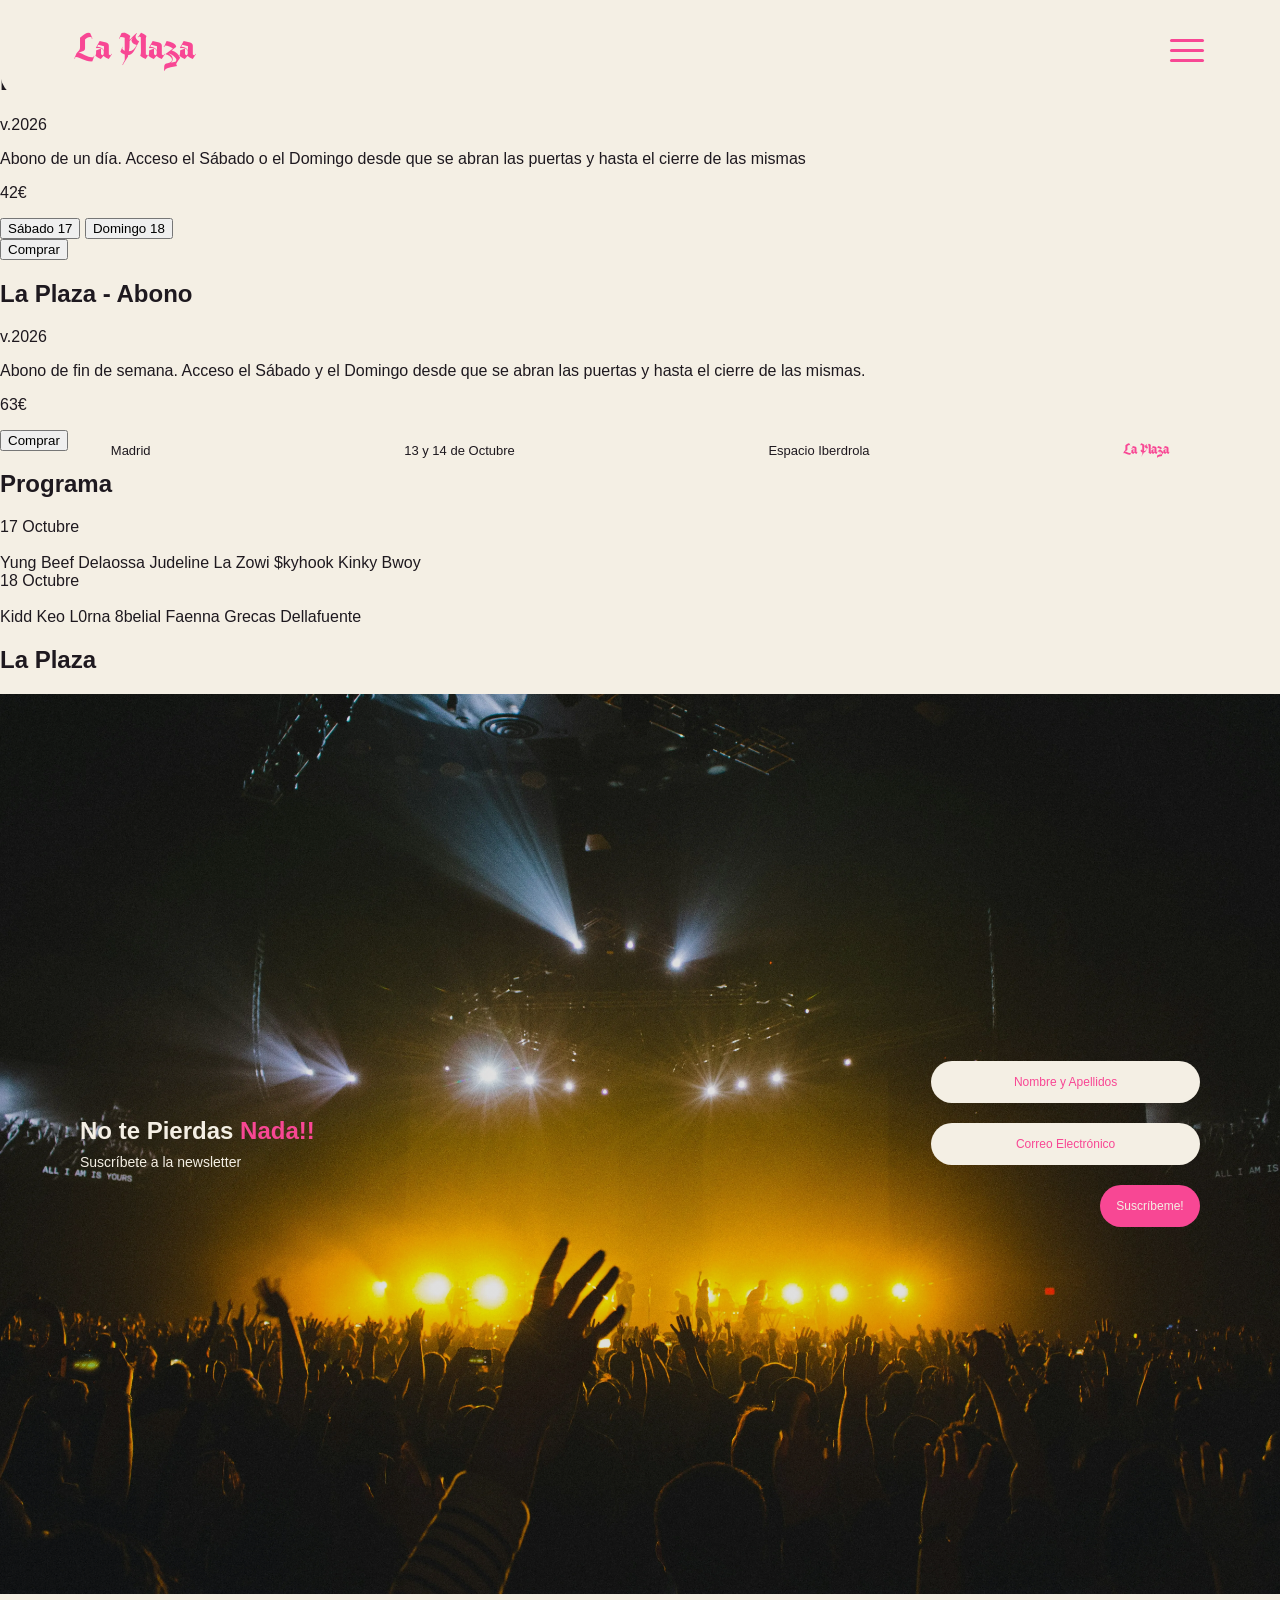
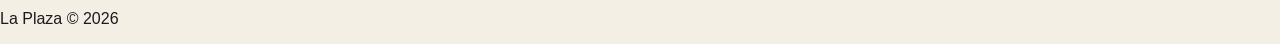
==== Entradas.html @ 6cdd0bd4 "16.00 entradas" ====
<!DOCTYPE html>
<html lang="es">

<head>

    <meta charset="UTF-8">

    <meta
        name="viewport"
        content="width=device-width, initial-scale=1.0"
    >

    <title>La Plaza — Entradas</title>

    <!-- =====================================================
         CSS
    ====================================================== -->

    <link
        rel="stylesheet"
        href="Styles/styles.css"
    >

</head>


<body>


    <!-- =====================================================
         HEADER
    ====================================================== -->
        <header class="site-header">

    <a class="site-logo" href="Index.html" aria-label="La Plaza">
        La Plaza
    </a>

    <button
        class="menu-button"
        type="button"
        aria-label="Abrir menú"
        aria-expanded="false"
        aria-controls="site-menu"
    >
        <span></span>
        <span></span>
        <span></span>
    </button>

</header>


<nav
    id="site-menu"
    class="site-menu"
    aria-label="Menú principal"
>

    <ul class="site-menu__links">

        <li>
            <a
                class="site-menu__link"
                href="#cartelera"
            >
                Cartelera
            </a>
        </li>

        <li>
            <a
                class="site-menu__link"
                href="Entradas.html"
            >
                Entradas
            </a>
        </li>

    </ul>

</nav>


    <!-- =====================================================
         MAIN
    ====================================================== -->

    <main>


        <!-- =================================================
             ENTRADAS
        ================================================== -->

        <section
            class="tickets-section"
            id="entradas"
        >

            <div class="tickets-section__content">


                <h1 class="tickets-section__title">
                    Entradas
                </h1>


                <div class="tickets-section__cards">


                    <!-- =====================================
                         ENTRADA UN DÍA
                    ====================================== -->

                    <article
                        class="
                            tickets-section__card
                            tickets-section__card--day
                        "
                    >

                        <div class="tickets-section__card-header">

                            <h2 class="tickets-section__card-title">
                                La Plaza - Un Día
                            </h2>

                            <span class="tickets-section__version">
                                v.2026
                            </span>

                        </div>


                        <p class="tickets-section__description">
                            Abono de un día. Acceso el Sábado o el Domingo
                            desde que se abran las puertas y hasta el cierre
                            de las mismas
                        </p>


                        <p class="tickets-section__price">
                            42€
                        </p>


                        <div class="tickets-section__days">

                            <button
                                class="tickets-section__day"
                                type="button"
                            >
                                Sábado 17
                            </button>

                            <button
                                class="tickets-section__day"
                                type="button"
                            >
                                Domingo 18
                            </button>

                        </div>


                        <button
                            class="tickets-section__buy"
                            type="button"
                        >
                            Comprar
                        </button>

                    </article>


                    <!-- =====================================
                         ABONO
                    ====================================== -->

                    <article
                        class="
                            tickets-section__card
                            tickets-section__card--pass
                        "
                    >

                        <div class="tickets-section__card-header">

                            <h2 class="tickets-section__card-title">
                                La Plaza - Abono
                            </h2>

                            <span class="tickets-section__version">
                                v.2026
                            </span>

                        </div>


                        <p class="tickets-section__description">
                            Abono de fin de semana. Acceso el Sábado y el
                            Domingo desde que se abran las puertas y hasta el
                            cierre de las mismas.
                        </p>


                        <p class="tickets-section__price">
                            63€
                        </p>


                        <button
                            class="tickets-section__buy"
                            type="button"
                        >
                            Comprar
                        </button>

                    </article>


                </div>

            </div>

        </section>


        <!-- =================================================
             PROGRAMA
        ================================================== -->

        <section
            class="program-section"
            id="programa"
        >

            <div class="program-section__content">


                <h2 class="program-section__title">
                    Programa
                </h2>


                <div class="program-section__cards">


                    <!-- =====================================
                         17 OCTUBRE
                    ====================================== -->

                    <article class="program-section__card">

                        <div class="program-section__date">
                            17 Octubre
                        </div>


                        <img
                            class="
                                program-section__graphic
                                program-section__graphic--left
                            "
                            src="Media/Graficos/GráficosLaPlaza-02.svg"
                            alt=""
                            aria-hidden="true"
                        >


                        <div class="program-section__artists">

                            <span class="program-section__artist">
                                Yung Beef
                            </span>

                            <span class="program-section__artist">
                                Delaossa
                            </span>

                            <span class="program-section__artist">
                                Judeline
                            </span>

                            <span class="program-section__artist">
                                La Zowi
                            </span>

                            <span class="program-section__artist">
                                $kyhook
                            </span>

                            <span class="program-section__artist">
                                Kinky Bwoy
                            </span>

                        </div>

                    </article>


                    <!-- =====================================
                         18 OCTUBRE
                    ====================================== -->

                    <article class="program-section__card">

                        <div class="program-section__date">
                            18 Octubre
                        </div>


                        <img
                            class="
                                program-section__graphic
                                program-section__graphic--right
                            "
                            src="Media/Graficos/GráficosLaPlaza-02.svg"
                            alt=""
                            aria-hidden="true"
                        >


                        <div class="program-section__artists">

                            <span class="program-section__artist">
                                Kidd Keo
                            </span>

                            <span class="program-section__artist">
                                L0rna
                            </span>

                            <span class="program-section__artist">
                                8belial
                            </span>

                            <span class="program-section__artist">
                                Faenna
                            </span>

                            <span class="program-section__artist">
                                Grecas
                            </span>

                            <span class="program-section__artist">
                                Dellafuente
                            </span>

                        </div>

                    </article>


                </div>

            </div>

        </section>

        <!-- =========================================================
     LA PLAZA
========================================================= -->

<section class="plaza-section" id="la-plaza">

    <div class="plaza-section__content">

        <h2 class="plaza-section__title">
            La Plaza
        </h2>

    </div>

</section>
        <!-- =================================================
             MARQUEE ANTES DE NEWSLETTER
        ================================================== -->

    <!-- Marquee -->
    <div class="info-section__marquee">

        <ul class="info-section__marquee-content">

            <li>Madrid</li>
            <li>13 y 14 de Octubre</li>
            <li>Espacio Iberdrola</li>
            <li class="info-section__marquee-brand">La Plaza</li>

        </ul>

        <ul
            class="info-section__marquee-content"
            aria-hidden="true"
        >

            <li>Madrid</li>
            <li>13 y 14 de Octubre</li>
            <li>Espacio Iberdrola</li>
            <li class="info-section__marquee-brand">La Plaza</li>

        </ul>

    </div>


        <!-- =================================================
             NEWSLETTER
        ================================================== -->

        <section
            class="newsletter-section"
            id="newsletter"
        >

            <div class="newsletter-section__content">


                <div class="newsletter-section__text">

                    <h2 class="newsletter-section__title">
                        No te Pierdas
                        <span>Nada!!</span>
                    </h2>

                    <p class="newsletter-section__subtitle">
                        Suscríbete a la newsletter
                    </p>

                </div>


                <form
                    class="newsletter-section__form"
                >

                    <input
                        class="newsletter-section__input"
                        type="text"
                        placeholder="Nombre y Apellidos"
                        aria-label="Nombre y Apellidos"
                    >


                    <input
                        class="newsletter-section__input"
                        type="email"
                        placeholder="Correo Electrónico"
                        aria-label="Correo Electrónico"
                    >


                    <button
                        class="newsletter-section__button"
                        type="submit"
                    >
                        Suscríbeme!
                    </button>

                </form>


            </div>

        </section>


    </main>


    <!-- =====================================================
         FOOTER
    ====================================================== -->

    <footer class="footer">

        <p class="footer__text">
            La Plaza © 2026
        </p>

    </footer>

<script src="Js/main.js"></script>

</body>

</html>
---- Styles/styles.css ----
/* =========================================================
   FUENTES
========================================================= */

@font-face {
    font-family: "Dx Gotha";
    src: url("../Media/Type/Dx Gotha - Free Personal.otf") format("opentype");
    font-weight: 400;
    font-style: normal;
    font-display: swap;
}


/* =========================================================
   VARIABLES
========================================================= */

:root {
    --color-cream: #f4efe4;
    --color-pink: #f84794;
    --color-purple: #1e191f;

    --font-display: "Dx Gotha", sans-serif;
    --font-body: "Inter", sans-serif;

    --header-height: 100px;
}


/* =========================================================
   RESET
========================================================= */

* {
    box-sizing: border-box;
}

html {
    scroll-behavior: smooth;
}

body {
    margin: 0;
    min-width: 320px;

    background: var(--color-cream);
    color: var(--color-purple);

    font-family: var(--font-body);
}

a {
    color: inherit;
    text-decoration: none;
}

button,
a {
    -webkit-tap-highlight-color: transparent;
}


/* =========================================================
   HEADER
========================================================= */

.site-header {
    position: fixed;
    z-index: 100;

    top: 0;
    left: 0;

    display: flex;
    align-items: center;
    justify-content: space-between;

    width: 100%;
    height: var(--header-height);

    padding: 0 5.8%;

    background: var(--color-cream);

    border-radius: 0 0 28px 28px;
}


/* Logo */

.site-logo {
    display: inline-block;

    color: var(--color-pink);

    font-family: var(--font-display);

    font-size: clamp(30px, 2.55vw, 38px);

    line-height: 1;

    white-space: nowrap;
}


/* =========================================================
   BOTÓN HAMBURGUESA
========================================================= */

.menu-button {
    position: relative;
    z-index: 102;

    display: flex;
    flex-direction: column;
    justify-content: center;

    gap: 7px;

    width: 36px;
    height: 36px;

    padding: 0;

    border: 0;

    background: transparent;

    cursor: pointer;
}

.menu-button span {
    display: block;

    width: 34px;
    height: 3px;

    border-radius: 999px;

    background: var(--color-pink);

    transition:
        transform 200ms ease,
        opacity 200ms ease;
}


/* Hamburguesa → X */

.menu-button[aria-expanded="true"] span:nth-child(1) {
    transform: translateY(10px) rotate(45deg);
}

.menu-button[aria-expanded="true"] span:nth-child(2) {
    opacity: 0;
}

.menu-button[aria-expanded="true"] span:nth-child(3) {
    transform: translateY(-10px) rotate(-45deg);
}


/* =========================================================
   MENÚ
========================================================= */

.site-menu {
    position: fixed;
    z-index: 99;

    top: 0;
    left: 0;
    right: 0;
    
    width: 100%;
    min-height: 0;

    padding: calc(var(--header-height) + 18px) 5% 24px;

    background: rgba(245, 240, 228, 0.8);

    border-radius: 0;

    overflow: hidden;

    transform: translateY(-110%);
    visibility: hidden;

    transition:
        transform 350ms cubic-bezier(0.22, 1, 0.36, 1),
        visibility 0s linear 350ms;
}

.site-menu::before {
    content: "";
    position: absolute;
    inset: 0;

    pointer-events: none;

    opacity: 0.12;

    background-image:
        url("data:image/svg+xml,%3Csvg viewBox='0 0 180 180' xmlns='http://www.w3.org/2000/svg'%3E%3Cfilter id='n'%3E%3CfeTurbulence type='fractalNoise' baseFrequency='.8' numOctaves='4' stitchTiles='stitch'/%3E%3C/filter%3E%3Crect width='100%25' height='100%25' filter='url(%23n)' opacity='.45'/%3E%3C/svg%3E");

    mix-blend-mode: multiply;
}

.site-menu.is-open {
    transform: translateY(0);

    visibility: visible;
}


.site-menu__links {
    position: relative;
    z-index: 1;
    display: flex;
    flex-direction: column;
    align-items: flex-end;

    gap: 16px;

    margin: 0;

    padding: 0;

    list-style: none;
}


.site-menu__link {
    color: var(--color-pink);

    font-family: var(--font-body);

    font-size: 20px;
    font-weight: 500;

    transition: color 180ms ease;
}

.site-menu__link:hover {
    color: var(--color-pink);
}


/* =========================================================
   HERO
========================================================= */

.hero {
    position: relative;

    overflow: hidden;

    width: 100%;
    height: 100vh;
    min-height: 600px;

    background: #172022;
}


/* Imagen */

.hero__image {
    position: absolute;
    inset: 0;
    width: 100%;
    height: 100%;
    display: block;
    object-fit: cover;
    object-position: center 0%;
    transform: scale(1.08);
    transform-origin: center top;
}

.hero::after {
    content: "";
    position: absolute;
    inset: 0;

    z-index: 1;

    pointer-events: none;

    opacity: 0.10;

    background-image:
        url("data:image/svg+xml,%3Csvg viewBox='0 0 180 180' xmlns='http://www.w3.org/2000/svg'%3E%3Cfilter id='noise'%3E%3CfeTurbulence type='fractalNoise' baseFrequency='.75' numOctaves='4' stitchTiles='stitch'/%3E%3C/filter%3E%3Crect width='100%25' height='100%25' filter='url(%23noise)' opacity='.5'/%3E%3C/svg%3E");

    mix-blend-mode: overlay;
}

/* Contenido */

.hero__content {
    position: absolute;
    z-index: 2;
    left: 5.75%;
    top: calc(var(--header-height) + 18%);
}


/* Título */

.hero__title {
    margin: 0;
    color: var(--color-pink);
    font-family: var(--font-display);
    font-size: clamp(90px, 10vw, 155px);
    font-weight: 400;
    line-height: 0.9;
    letter-spacing: -0.025em;
    white-space: nowrap;
}


/* =========================================================
   BOTONES HERO
========================================================= */

.hero__actions {
    display: flex;
    align-items: center;

    gap: 60px;

    margin-top: 52px;
    margin-left: 0.7%;
}


.hero__button {
    display: flex;
    align-items: center;
    justify-content: center;

    width: 176px;
    height: 48px;

    border-radius: 999px;

    font-family: var(--font-body);

    font-size: 20px;

    font-weight: 400;

    line-height: 1;

    transition: transform 180ms ease;
}


.hero__button:hover {
    transform: translateY(-2px);
}


.hero__button--primary {
    color: var(--color-purple);

    background: var(--color-cream);
}


.hero__button--secondary {
    color: var(--color-purple);

    background: var(--color-cream);
}


/* =========================================================
   SCROLL
========================================================= */

.scroll-indicator {
    position: absolute;

    z-index: 3;

    left: 50%;
    bottom: 34px;

    display: flex;
    align-items: center;
    justify-content: center;

    width: 52px;
    height: 52px;

    /*
     * IMPORTANTE:
     * el translateX(-50%) hace que el centro real
     * del círculo coincida con el centro del viewport.
     */
    transform: translateX(-50%);

    border: 3px solid var(--color-cream);

    border-radius: 50%;

    background: transparent;
}


.scroll-indicator span {
    width: 17px;
    height: 17px;

    border-right: 3px solid var(--color-cream);
    border-bottom: 3px solid var(--color-cream);

    transform: translateY(-3px) rotate(45deg);
}


/* =========================================================
   SECCIÓN ABOUT
========================================================= */

.about-section {
    position: relative;
    z-index: 1;
    width: 100%;
    min-height: 570px;

    padding: 80px 6.7% 90px;

    overflow: hidden;

    background: var(--color-pink);

    color: var(--color-purple);
}

/* Contenido */

.about-section__content {
    position: relative;
    z-index: 2;

    width: 48%;
}


.about-section__title {
    margin: 0 0 34px;

    font-family: var(--fontbody);
    font-size: clamp(34px, 3vw, 48px);
    font-weight: 700;
    line-height: 1.05;
    color: var(--color-cream);
}


.about-section__title span {
    margin-left: 28px;

    font-family: var(--font-display);
    font-weight: 400;
    color: var(--color-purple);
}


.about-section__content p {
    max-width: 540px;

    margin: 0 0 24px;

    font-family: var(--font-body);
    font-size: 18px;
    line-height: 1.35;
    color: var(--color-cream);
}


.about-section__content strong {
    font-weight: 700;
}


/* Imagen + gráfico */

.about-section__visual {
    position: absolute;

    z-index: 1;

    top: 155px;
    right: 4.7%;

    width: 39%;
}


.about-section__image {
    display: block;

    width: 100%;
    height: auto;

    object-fit: cover;
}


/* Gráfico 02 */

.about-section__graphic {
    position: absolute;
    z-index: 2;

    left: -200px;
    top: -125px;

    width: 480px;
    height: auto;

    opacity: 0.8;
    transform: rotate(-90deg);
     filter: brightness(0) saturate(100%) invert(94%) sepia(12%)
        saturate(200%) hue-rotate(330deg) brightness(105%);
}


/* =========================================================
   CARTELERA
========================================================= */

.cartelera-section {
    position: relative;

    width: 100%;
    min-height: 774px;

    box-sizing: border-box;

    background-color: var(--color-purple);

    overflow: hidden;
}


/* =========================================================
   TÍTULO
========================================================= */

.cartelera-section__title {
    position: absolute;

    top: 64px;
    left: 57px;

    margin: 0;

    color: var(--color-pink);

    font-family: var(--font-body);
    font-size: 27px;
    font-weight: 700;
    line-height: 1;
}


/* =========================================================
   ARTISTAS
========================================================= */

.cartelera-section__artists {
    position: absolute;

    top: 97px;
    left: 50%;

    transform: translateX(-50%);

    width: 195px;

    display: flex;
    flex-direction: column;
    gap: 10px;
}


.cartelera-section__artist {
    display: flex;
    align-items: center;
    justify-content: center;

    width: 100%;
    height: 38px;

    box-sizing: border-box;

    background-color: var(--color-cream);
    color: var(--color-purple);

    font-family: var(--font-body);
    font-size: 13px;
    font-weight: 400;

    line-height: 1;
}


/* Solo las dos esquinas superiores
   del primer elemento */

.cartelera-section__artist:first-child {
    border-radius: 15px 15px 0 0;
}


/* Solo las dos esquinas inferiores
   del último elemento */

.cartelera-section__artist:last-child {
    border-radius: 0 0 15px 15px;
}


/* =========================================================
   BOTÓN VER PROGRAMA
========================================================= */

.cartelera-section__program {
    position: absolute;

    left: 50%;
    bottom: 50px;

    transform: translateX(-50%);

    width: 150px;
    height: 30px;

    padding: 0;

    border: none;
    border-radius: 999px;

    background-color: var(--color-pink);
    color: var(--color-cream);

    font-family: var(--font-body);
    font-size: 12px;
    font-weight: 400;

    line-height: 1;

    cursor: pointer;
}


/* =========================================================
   IMÁGENES
========================================================= */

.cartelera-section__image {
    position: absolute;

    display: block;

    object-fit: cover;
}


/* Imagen superior derecha */

.cartelera-section__image--top {
    top: 109px;
    right: 112px;

    width: 173px;
    height: 161px;
}


/* Imagen izquierda */

.cartelera-section__image--left {
    top: 320px;
    left: 67px;

    width: 117px;
    height: 161px;
}


/* Imagen inferior derecha */

.cartelera-section__image--bottom {
    right: 65px;
    bottom: 86px;

    width: 103px;
    height: 143px;
}


/* =========================================================
   V.2026
========================================================= */

.cartelera-section__version {
    position: absolute;

    top: 296px;
    right: 57px;

    color: var(--color-pink);

    font-family: var(--font-display);
    font-size: 25px;
    font-weight: 400;

    line-height: 1;
}


/* =========================================================
   GRÁFICO
========================================================= */

.cartelera-section__graphic {
    position: absolute;

    top: 468px;
    left: 112px;

    width: 195px;
    height: auto;
}

/* =========================================================
   INFO SECTION
========================================================= */

.info-section {
    position: relative;
    z-index: 100;
    width: 100%;
    height: 92px;

    overflow: hidden;

    background-color: var(--color-cream);
}


/* =========================================================
   GRÁFICOS 04
========================================================= */

.info-section__graphic {
    position: absolute;

    z-index: 2;

    width: 100%;
    height: 34px;

    object-fit: cover;

    pointer-events: none;
    user-select: none;
}


/* Gráfico superior */

.info-section__graphic--top {
    top: 0;
    left: 0;
}


/* Gráfico inferior */

.info-section__graphic--bottom {
    bottom: 0;
    left: 0;

    transform: rotate(180deg);
}


/* =========================================================
   MARQUEE INFO
========================================================= */

.info-section__marquee {
    --gap: 2rem;

    position: absolute;

    z-index: 3;

    top: 50%;
    left: 0;

    transform: translateY(-50%);

    display: flex;

    width: 100%;

    gap: var(--gap);

    overflow: hidden;

    user-select: none;

    padding: 0.8rem 0;

    background: transparent;

    color: var(--color-purple);
}

/* Cada copia ocupa como mínimo
   todo el ancho del viewport */

.info-section__marquee-content {
    flex-shrink: 0;

    display: flex;

    align-items: center;

    justify-content: space-around;

    gap: var(--gap);

    min-width: 100%;

    margin: 0;
    padding: 0;

    list-style: none;

    animation: info-marquee 20s linear infinite;
}


/* Texto */

.info-section__marquee-content li {
    flex-shrink: 0;

    font-family: var(--font-body);

    font-size: 13px;
    font-weight: 400;

    line-height: 1;

    white-space: nowrap;
}

.info-section__marquee-content li.info-section__marquee-brand {
    font-family: var(--font-display);
    color: var(--color-pink);
}

/* =========================================================
   ANIMACIÓN INFINITA
========================================================= */

@keyframes info-marquee {

    from {
        transform: translateX(0);
    }

    to {
        transform: translateX(calc(-100% - var(--gap)));
    }

}

/* =========================================================
   GALERÍA + NEWSLETTER
========================================================= */

.gallery-newsletter {
    position: relative;

    width: 100%;

    overflow: hidden;
}


/* =========================================================
   GALERÍA
========================================================= */

.gallery-section {
    position: relative;

    width: 100%;
    height: 500px;

    box-sizing: border-box;

    background-color: var(--color-cream);

    overflow: visible;

    display: flex;
    flex-direction: column;
    justify-content: center;
}


/* =========================================================
   TÍTULO
========================================================= */

.gallery-section__title {
    width: 82%;
    max-width: 1100px;

    margin: 0 auto 35px;

    font-family: var(--font-body);
    font-size: 27px;
    font-weight: 600;

    color: var(--color-pink);
}


/* =========================================================
   IMÁGENES
========================================================= */

.gallery-section__images {
    width: 82%;
    max-width: 1100px;

    margin: 0 auto;

    display: flex;
    align-items: center;
    justify-content: center;

    gap: clamp(10px, 1.5vw, 20px);
}


.gallery-section__image {
    width: calc((100% - 60px) / 4);

    aspect-ratio: 1 / 1;

    object-fit: cover;

    border-radius: 0 30px 0 30px;

    transition: transform 300ms ease;
}


.gallery-section__image:hover {
    transform: scale(1.1);

    z-index: 2;
}


/* =========================================================
   TABLET
========================================================= */

@media (max-width: 900px) {

    .gallery-section__title {
        width: 88%;
    }

    .gallery-section__images {
        width: 88%;

        gap: 10px;
    }

    .gallery-section__image {
        width: calc((100% - 30px) / 4);

        border-radius: 0 20px 0 20px;
    }

}


/* =========================================================
   MÓVIL
========================================================= */

@media (max-width: 600px) {

    .gallery-section {
        height: auto;
        min-height: 500px;

        padding: 60px 0;
    }


    .gallery-section__title {
        width: 88%;

        margin-bottom: 25px;

        font-size: 24px;
    }


    .gallery-section__images {
        width: 88%;

        display: grid;
        grid-template-columns: repeat(2, 1fr);

        gap: 12px;
    }


    .gallery-section__image {
        width: 100%;

        border-radius: 0 20px 0 20px;
    }

}

/* =========================================================
   NEWSLETTER
========================================================= */

.newsletter-section {
    position: relative;

    width: 100%;
    height: 100vh;
    min-height: 100vh;

    background-image:
        linear-gradient(
            rgba(0, 0, 0, 0.12),
            rgba(0, 0, 0, 0.12)
        ),
        url("../Media/Img/06.webp");

    background-size: cover;
    background-position: center;

    display: flex;
    align-items: center;

    box-sizing: border-box;
}


/* =========================================================
   CONTENIDO
========================================================= */

.newsletter-section__content {
    width: 90%;
    max-width: 1120px;

    margin: 0 auto;

    display: flex;
    align-items: center;
    justify-content: space-between;

    gap: 60px;
}


/* =========================================================
   TEXTO
========================================================= */

.newsletter-section__text {
    flex: 1;
}


.newsletter-section__title {
    margin: 0 0 10px;

    font-family: var(--font-body);
    font-size: 24px;
    line-height: 1.1;

    font-weight: 600;

    color: var(--color-cream);
}


.newsletter-section__title span {
    color: var(--color-pink);
}


.newsletter-section__subtitle {
    margin: 0;

    font-family: var(--font-body);
    font-size: 14px;
    line-height: 1.2;

    color: var(--color-cream);
}


/* =========================================================
   FORMULARIO
========================================================= */

.newsletter-section__form {
    width: 48%;

    display: flex;
    flex-direction: column;

    align-items: flex-end;

    gap: 20px;
}


.newsletter-section__input {
    width: 50%;
    max-width: 400px;
    height: 42px;
    box-sizing: border-box;
    padding: 0 20px;

    border: none;
    border-radius: 30px;

    background-color: var(--color-cream);

    font-family: var(--font-body);
    font-size: 12px;

    text-align: center;

    color: var(--color-pink);
    outline: none;
}


.newsletter-section__input::placeholder {
    color: var(--color-pink);

    opacity: 1;
}


.newsletter-section__button {
    width: 100px;
    height: 42px;

    padding: 0;
    border: none;
    border-radius: 30px;

    background-color: var(--color-pink);
    font-family: var(--font-body);
    font-size: 12px;
    color: var(--color-cream);

    cursor: pointer;

    transition:
        transform 180ms ease;
}


.newsletter-section__button:hover {
    transform: scale(1.05);
}


/* =========================================================
   GRÁFICO 02
   UNE GALERÍA + NEWSLETTER
========================================================= */

.gallery-newsletter__graphic {
    position: absolute;

    z-index: 5;

    width: 500px;
    height: auto;
    right: 3%;
    top: 300px;

    transform: rotate(90deg);
    opacity: 0.8;
    pointer-events: none;
}


/* =========================================================
   TABLET
========================================================= */

@media (max-width: 900px) {

    .gallery-section__images {
        width: 84%;
    }


    .gallery-section__title {
        width: 84%;
    }


    .newsletter-section__content {
        width: 84%;
        gap: 40px;
    }


    .newsletter-section__form {
        width: 50%;
    }


    .gallery-newsletter__graphic {
        width: 130px;

        right: 3%;
    }

}


/* =========================================================
   MÓVIL
========================================================= */

@media (max-width: 600px) {

    .info-section {
        height: 76px;
    }


    .info-section__graphic {
        height: 38px;
    }


    .info-section__marquee-group {
        gap: 40px;
        padding-right: 40px;
    }


    .info-section__marquee-group span {
        font-size: 10px;
    }


    .gallery-section {
        padding: 24px 0 60px;
    }


    .gallery-section__title {
        width: 88%;

        margin-bottom: 28px;

        font-size: 22px;
    }


    .gallery-section__images {
        width: 88%;

        display: grid;
        grid-template-columns: repeat(2, 1fr);

        gap: 12px;
    }


    .gallery-section__image {
        width: 100%;
    }


    .newsletter-section {
        height: 100svh;
        min-height: 100svh;
    }


    .newsletter-section__content {
        width: 88%;

        flex-direction: column;

        align-items: stretch;
        justify-content: center;

        gap: 40px;
    }


    .newsletter-section__form {
        width: 100%;
    }


    .gallery-newsletter__graphic {
        width: 100px;

        right: 2%;

        top: auto;
        bottom: calc(100svh - 80px);
    }

}

/* =========================================================
   TABLET
========================================================= */

@media (max-width: 900px) {

    :root {
        --header-height: 104px;
    }

    .site-header {
        padding: 0 6%;
        position: relative;
        z-index: 100;
        border-radius: 0 0 24px 24px;
    }

    .hero {
        min-height: 100vh;
        height: 100vh;
    }

    .hero__content {
        left: 6%;
        top: calc(var(--header-height) + 18%);
    }

    .hero__title {
        font-size: clamp(82px, 15vw, 135px);
    }

    .hero__actions {
        gap: 24px;
        margin-top: 42px;
    }

    .hero__button {
        width: 160px;
        height: 46px;
        font-size: 18px;
    }
}


/* =========================================================
   MÓVIL
========================================================= */

@media (max-width: 600px) {

    :root {
        --header-height: 88px;
    }

    .site-header {
        padding: 0 7%;
    }

    .site-logo {
        font-size: 29px;
    }

    .menu-button,
    .menu-button span {
        width: 30px;
    }

    .menu-button {
        gap: 6px;
    }

    .menu-button span {
        height: 2.5px;
    }

    .hero {
        min-height: 100svh;
        height: 100svh;
    }

    .hero__image {
        object-position: center 0%;
    }

    .hero__content {
        left: 6%;
        top: calc(var(--header-height) + 18%);
        right: 6%;
    }

    .hero__title {
        font-size: clamp(68px, 19vw, 110px);
        white-space: normal;
    }

    .hero__actions {
        gap: 12px;
        margin-top: 34px;
        margin-left: 0;
    }

    .hero__button {
        width: min(42vw, 170px);
        height: 44px;
        font-size: 17px;
    }


    .site-menu__link {
        font-size: 21px;
    }

    .scroll-indicator {
        bottom: 28px;

        width: 44px;
        height: 44px;

        border-width: 2px;
    }

    .scroll-indicator span {
        width: 15px;
        height: 15px;

        border-width: 2px;
    }
}
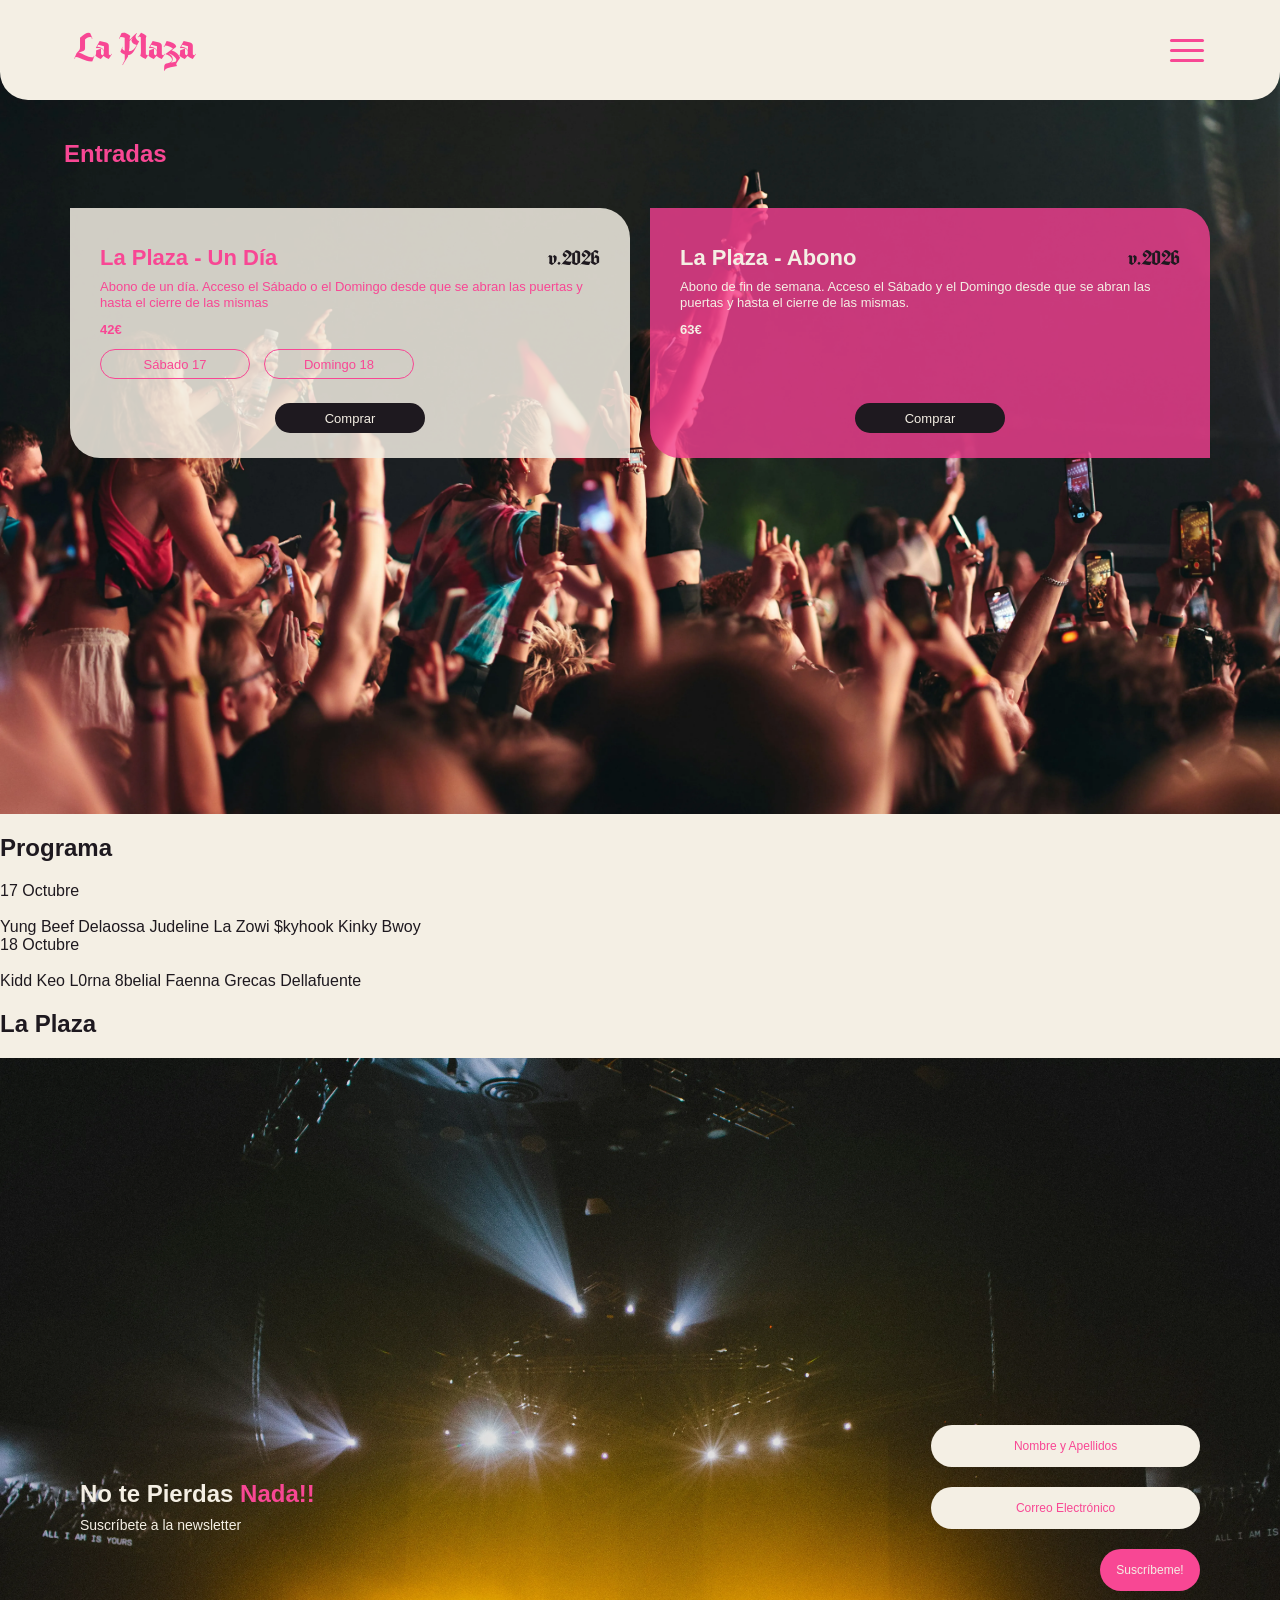
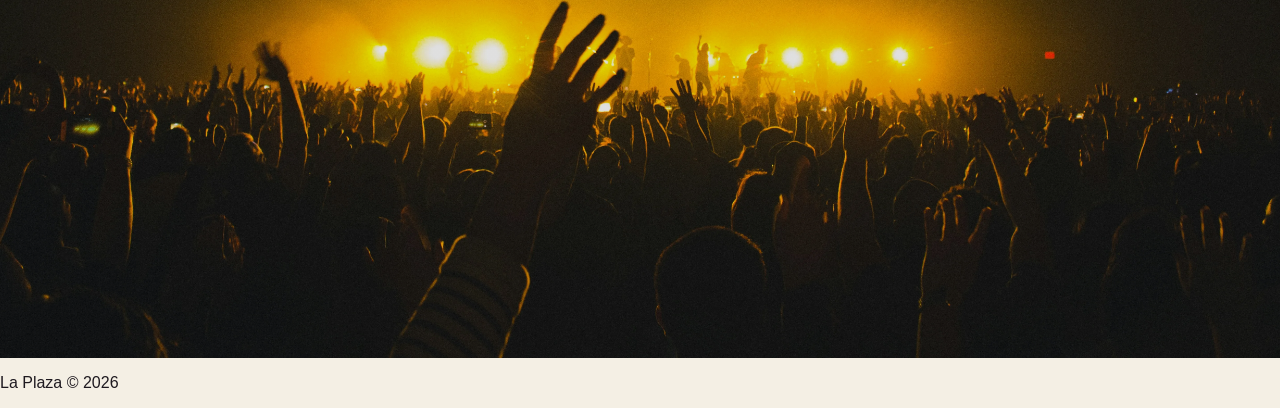
==== commit 89a24ff4: "entradas maquetadas" ====
--- a/Entradas.html
+++ b/Entradas.html
@@ -90,7 +90,7 @@
 
 
         <!-- =================================================
-             ENTRADAS
+         ENTRADAS
         ================================================== -->
 
         <section
@@ -149,14 +149,14 @@
 
                             <button
                                 class="tickets-section__day"
-                                type="button"
+                                type="radio"
                             >
                                 Sábado 17
                             </button>
 
                             <button
                                 class="tickets-section__day"
-                                type="button"
+                                type="radio"
                             >
                                 Domingo 18
                             </button>
@@ -359,57 +359,28 @@
 
         </section>
 
-        <!-- =========================================================
+     <!-- =========================================================
      LA PLAZA
-========================================================= -->
-
-<section class="plaza-section" id="la-plaza">
-
-    <div class="plaza-section__content">
+    ========================================================= -->
+
+    <section class="plaza-section" id="la-plaza">
+
+        <div class="plaza-section__content">
 
         <h2 class="plaza-section__title">
             La Plaza
         </h2>
 
-    </div>
-
-</section>
-        <!-- =================================================
-             MARQUEE ANTES DE NEWSLETTER
-        ================================================== -->
-
-    <!-- Marquee -->
-    <div class="info-section__marquee">
-
-        <ul class="info-section__marquee-content">
-
-            <li>Madrid</li>
-            <li>13 y 14 de Octubre</li>
-            <li>Espacio Iberdrola</li>
-            <li class="info-section__marquee-brand">La Plaza</li>
-
-        </ul>
-
-        <ul
-            class="info-section__marquee-content"
-            aria-hidden="true"
-        >
-
-            <li>Madrid</li>
-            <li>13 y 14 de Octubre</li>
-            <li>Espacio Iberdrola</li>
-            <li class="info-section__marquee-brand">La Plaza</li>
-
-        </ul>
-
-    </div>
+        </div>
+
+    </section>
 
 
         <!-- =================================================
              NEWSLETTER
         ================================================== -->
 
-        <section
+    <section
             class="newsletter-section"
             id="newsletter"
         >
@@ -463,7 +434,7 @@
 
             </div>
 
-        </section>
+    </section>
 
 
     </main>
--- a/Styles/styles.css
+++ b/Styles/styles.css
@@ -974,6 +974,375 @@
     z-index: 2;
 }
 
+/* =========================================================
+   ENTRADAS
+========================================================= */
+
+.tickets-section {
+    position: relative;
+
+    width: 100%;
+    min-height: calc(100vh - 86px);
+
+    background-image: url("../Media/Img/03.webp");
+    background-size: cover;
+    background-position: center;
+    background-repeat: no-repeat;
+
+    padding: calc(var(--header-height) + 40px) 0 70px;
+
+    overflow: hidden;
+}
+
+
+/* =========================================================
+   CONTENIDO
+========================================================= */
+
+.tickets-section__content {
+    position: relative;
+
+    z-index: 2;
+
+    width: 90%;
+    max-width: 1200px;
+
+    margin: 0 auto;
+}
+
+
+/* =========================================================
+   TÍTULO
+========================================================= */
+
+.tickets-section__title {
+    margin: 0 0 40px;
+
+    font-family: var(--font-body);
+    font-size: 24px;
+    font-weight: 700;
+
+    color: var(--color-pink);
+}
+
+
+/* =========================================================
+   TARJETAS
+========================================================= */
+
+.tickets-section__cards {
+    display: flex;
+
+    align-items: stretch;
+    justify-content: center;
+
+    gap: 20px;
+
+    width: 100%;
+}
+
+
+/* =========================================================
+   TARJETA INDIVIDUAL
+========================================================= */
+
+.tickets-section__card {
+    position: relative;
+
+    width: 50%;
+    max-width: 560px;
+
+    min-height: 250px;
+
+    padding: 38px 30px 25px;
+
+    border-radius: 0 30px 0 30px;
+
+    overflow: hidden;
+
+    display: flex;
+    flex-direction: column;
+}
+
+
+/* Primera tarjeta */
+
+.tickets-section__card--day {
+    background-color: rgba(243, 238, 227, 0.85);
+}
+
+
+/* Segunda tarjeta */
+
+.tickets-section__card--pass {
+    background-color: rgba(244, 63, 145, 0.8);
+}
+
+
+/* =========================================================
+   CABECERA DE TARJETA
+========================================================= */
+
+.tickets-section__card-header {
+    display: flex;
+
+    align-items: baseline;
+    justify-content: space-between;
+
+    gap: 15px;
+
+    margin-bottom: 8px;
+}
+
+
+/* =========================================================
+   TÍTULO DE TARJETA
+========================================================= */
+
+.tickets-section__card-title {
+    margin: 0;
+
+    font-family: var(--font-body);
+    font-size: 22px;
+    font-weight: 700;
+
+    line-height: 1.1;
+
+    color: var(--color-pink);
+}
+
+
+/* El título del abono */
+
+.tickets-section__card--pass
+.tickets-section__card-title {
+    color: var(--color-cream);
+}
+
+
+/* =========================================================
+   VERSIÓN
+========================================================= */
+
+.tickets-section__version {
+    flex-shrink: 0;
+
+    font-family: var(--font-display);
+    font-size: 18px;
+
+    color: var(--color-purple);
+}
+
+
+/* =========================================================
+   DESCRIPCIÓN
+========================================================= */
+
+.tickets-section__description {
+    max-width: 520px;
+
+    margin: 0 0 12px;
+
+    font-family: var(--font-body);
+    font-size: 13px;
+    font-weight: 400;
+
+    line-height: 1.2;
+
+    color: var(--color-pink);
+}
+
+
+/* Descripción del abono */
+
+.tickets-section__card--pass
+.tickets-section__description {
+    color: var(--color-cream);
+}
+
+
+/* =========================================================
+   PRECIO
+========================================================= */
+
+.tickets-section__price {
+    margin: 0 0 12px;
+
+    font-family: var(--font-body);
+    font-size: 13px;
+    font-weight: 700;
+
+    color: var(--color-pink);
+}
+
+
+.tickets-section__card--pass
+.tickets-section__price {
+    color: var(--color-cream);
+}
+
+
+/* =========================================================
+   SELECCIÓN DE DÍA
+========================================================= */
+
+/* =========================================================
+   DÍAS DE LA ENTRADA
+========================================================= */
+
+.tickets-section__days {
+    display: flex;
+    gap: 14px;
+    margin-bottom: 10px;
+}
+
+
+.tickets-section__day {
+    display: flex;
+    align-items: center;
+    justify-content: center;
+
+    width: 150px;
+    height: 30px;
+
+    padding: 0;
+
+    border: 1px solid var(--color-pink);
+    border-radius: 999px;
+
+    background-color: transparent;
+
+    font-family: var(--font-body);
+    font-size: 13px;
+    font-weight: 400;
+
+    color: var(--color-pink);
+
+    cursor: pointer;
+}
+
+
+/* Cuando esté seleccionado */
+
+.tickets-section__day.is-selected {
+    background-color: var(--color-pink);
+    color: var(--color-cream);
+}
+
+
+/* =========================================================
+   BOTÓN COMPRAR
+========================================================= */
+
+.tickets-section__buy {
+    align-self: center;
+
+    width: 150px;
+    height: 30px;
+
+    margin-top: auto;
+
+    border: none;
+    border-radius: 999px;
+
+    background-color: var(--color-purple);
+
+    font-family: var(--font-body);
+    font-size: 13px;
+    font-weight: 400;
+
+    color: var(--color-cream);
+
+    cursor: pointer;
+
+    transition:
+        transform 0.2s ease,
+        opacity 0.2s ease;
+}
+
+
+.tickets-section__buy:hover {
+    opacity: 0.9;
+
+    transform: scale(1.03);
+}
+
+
+/* =========================================================
+   RESPONSIVE
+========================================================= */
+
+@media (max-width: 800px) {
+
+    .tickets-section {
+        min-height: calc(100vh - 86px);
+
+        padding: 50px 0;
+    }
+
+
+    .tickets-section__cards {
+        flex-direction: column;
+
+        align-items: center;
+    }
+
+
+    .tickets-section__card {
+        width: 100%;
+        max-width: 560px;
+    }
+
+}
+
+
+@media (max-width: 500px) {
+
+    .tickets-section {
+        padding: 40px 0;
+    }
+
+
+    .tickets-section__content {
+        width: 88%;
+    }
+
+
+    .tickets-section__title {
+        margin-bottom: 25px;
+    }
+
+
+    .tickets-section__card {
+        padding: 28px 20px 22px;
+    }
+
+
+    .tickets-section__card-header {
+        align-items: flex-start;
+    }
+
+
+    .tickets-section__card-title {
+        font-size: 20px;
+    }
+
+
+    .tickets-section__version {
+        font-size: 16px;
+    }
+
+
+    .tickets-section__days {
+        gap: 8px;
+    }
+
+
+    .tickets-section__day span {
+        width: 130px;
+    }
+
+}
 
 /* =========================================================
    TABLET
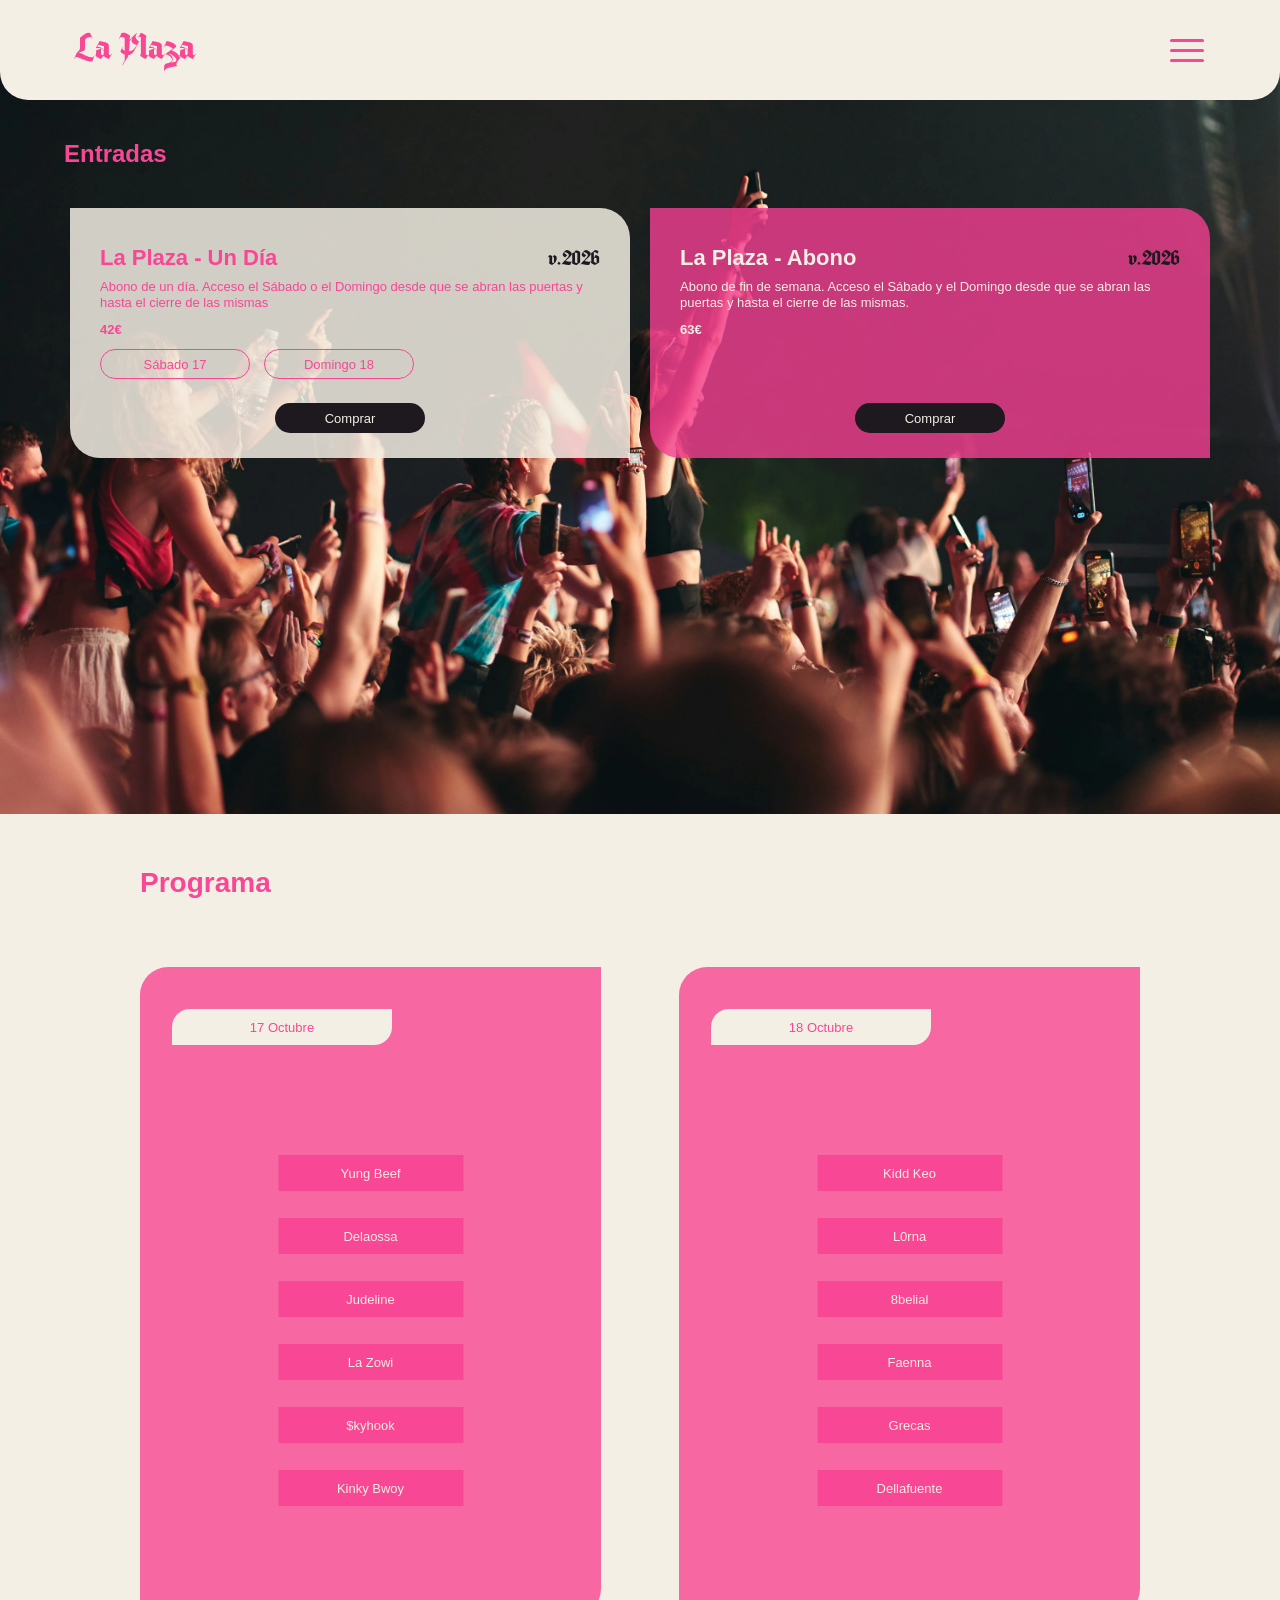
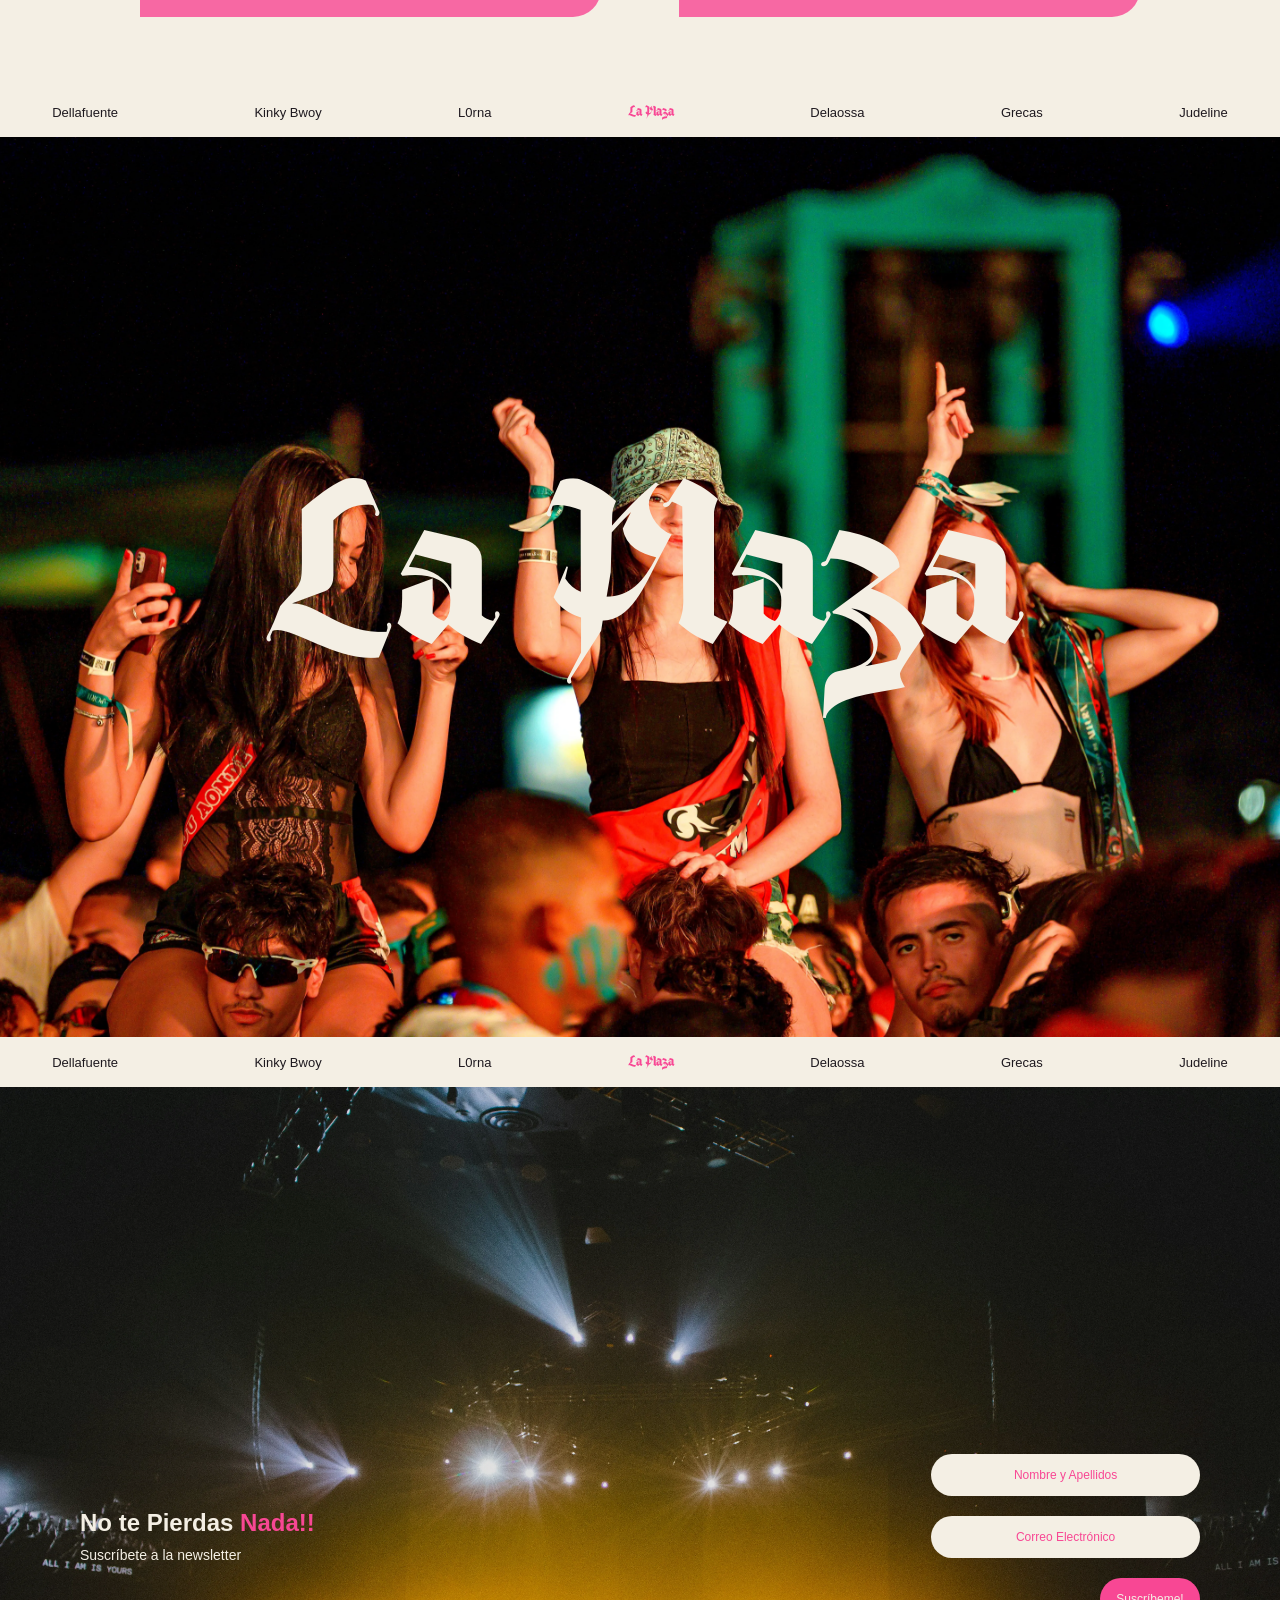
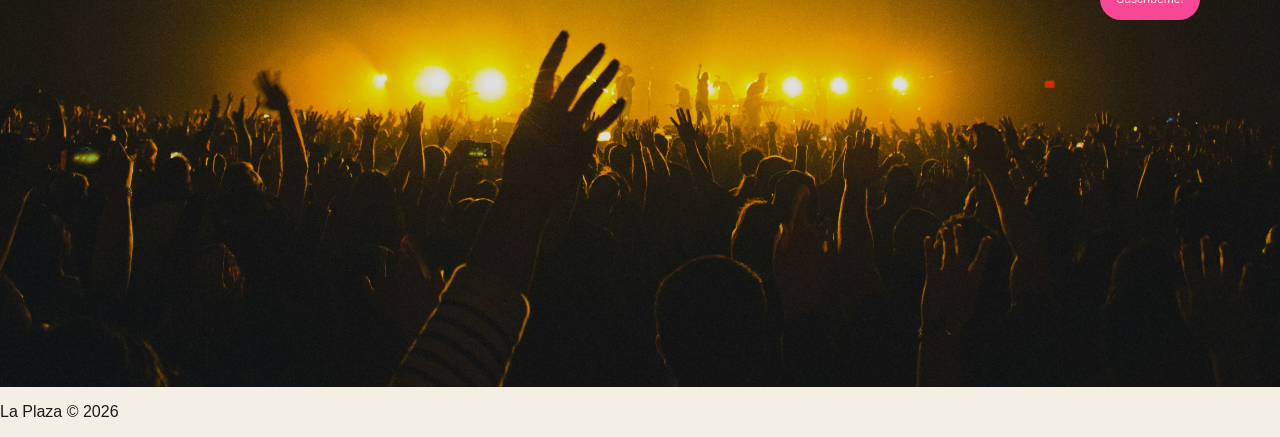
==== commit f224600d: "Marquees resueltas, programa, adaptive y las dos páginas falta el footer" ====
--- a/Entradas.html
+++ b/Entradas.html
@@ -253,7 +253,7 @@
 
                     <article class="program-section__card">
 
-                        <div class="program-section__date">
+                        <div class="program-section__date" href="#entradas">
                             17 Octubre
                         </div>
 
@@ -306,7 +306,7 @@
 
                     <article class="program-section__card">
 
-                        <div class="program-section__date">
+                        <div class="program-section__date" href="#entradas">
                             18 Octubre
                         </div>
 
@@ -359,6 +359,41 @@
 
         </section>
 
+        <!-- =================================================
+     MARQUEE
+================================================== -->
+
+<div class="tickets-marquee">
+
+    <ul class="tickets-marquee__content">
+
+        <li>Dellafuente</li>
+        <li>Kinky Bwoy</li>
+        <li>L0rna</li>
+        <li class="tickets-marquee__brand">La Plaza</li>
+        <li>Delaossa</li>
+        <li>Grecas</li>
+        <li>Judeline</li>
+
+    </ul>
+
+    <ul
+        class="tickets-marquee__content"
+        aria-hidden="true"
+    >
+
+        <li>Dellafuente</li>
+        <li>Kinky Bwoy</li>
+        <li>L0rna</li>
+        <li class="tickets-marquee__brand">La Plaza</li>
+        <li>Delaossa</li>
+        <li>Grecas</li>
+        <li>Judeline</li>
+
+    </ul>
+
+</div>
+        
      <!-- =========================================================
      LA PLAZA
     ========================================================= -->
@@ -374,6 +409,41 @@
         </div>
 
     </section>
+
+<!-- =================================================
+     MARQUEE
+================================================== -->
+
+<div class="tickets-marquee">
+
+    <ul class="tickets-marquee__content">
+
+        <li>Dellafuente</li>
+        <li>Kinky Bwoy</li>
+        <li>L0rna</li>
+        <li class="tickets-marquee__brand">La Plaza</li>
+        <li>Delaossa</li>
+        <li>Grecas</li>
+        <li>Judeline</li>
+
+    </ul>
+
+    <ul
+        class="tickets-marquee__content"
+        aria-hidden="true"
+    >
+
+        <li>Dellafuente</li>
+        <li>Kinky Bwoy</li>
+        <li>L0rna</li>
+        <li class="tickets-marquee__brand">La Plaza</li>
+        <li>Delaossa</li>
+        <li>Grecas</li>
+        <li>Judeline</li>
+
+    </ul>
+
+</div>
 
 
         <!-- =================================================
--- a/Styles/styles.css
+++ b/Styles/styles.css
@@ -1584,6 +1584,278 @@
     pointer-events: none;
 }
 
+/* =========================================================
+   PROGRAMA
+========================================================= */
+
+.program-section {
+    position: relative;
+    width: 100%;
+
+    padding: 55px 0 70px;
+
+    background-color: var(--color-cream);
+
+    overflow: hidden;
+}
+
+
+/* =========================================================
+   CONTENIDO
+========================================================= */
+
+.program-section__content {
+    width: 82%;
+    max-width: 1000px;
+
+    margin: 0 auto;
+}
+
+
+/* =========================================================
+   TÍTULO
+========================================================= */
+
+.program-section__title {
+    margin: 0 0 70px;
+
+    font-family: var(--font-body);
+    font-size: 28px;
+    font-weight: 700;
+    line-height: 1;
+
+    color: var(--color-pink);
+}
+
+
+/* =========================================================
+   TARJETAS
+========================================================= */
+
+.program-section__cards {
+    display: flex;
+    align-items: stretch;
+    justify-content: center;
+
+    gap: 78px;
+
+    width: 100%;
+}
+
+
+.program-section__card {
+    position: relative;
+
+    width: 50%;
+    height: 650px;
+
+    background-color: rgba(248, 71, 148, 0.8);
+
+    overflow: hidden;
+
+    border-radius: 28px 0 28px 0;
+}
+
+
+/* =========================================================
+   FECHA
+========================================================= */
+
+.program-section__date {
+    position: absolute;
+
+    top: 42px;
+    left: 32px;
+
+    display: flex;
+    align-items: center;
+    justify-content: center;
+
+    width: 220px;
+    height: 36px;
+
+    background-color: var(--color-cream);
+
+    border-radius: 18px 0 18px 0;
+
+    font-family: var(--font-body);
+    font-size: 13px;
+    font-weight: 400;
+
+    color: var(--color-pink);
+
+    text-decoration: none;
+
+    z-index: 3;
+}
+
+
+/* =========================================================
+   ARTISTAS
+========================================================= */
+
+.program-section__artists {
+    position: absolute;
+
+    top: 188px;
+    left: 50%;
+
+    transform: translateX(-50%);
+
+    width: 185px;
+
+    display: flex;
+    flex-direction: column;
+
+    gap: 27px;
+
+    z-index: 3;
+}
+
+
+.program-section__artist {
+    display: flex;
+    align-items: center;
+    justify-content: center;
+
+    width: 100%;
+    height: 36px;
+
+    background-color: var(--color-pink);
+
+    font-family: var(--font-body);
+    font-size: 13px;
+    font-weight: 400;
+
+    line-height: 1;
+
+    color: var(--color-cream);
+}
+
+
+/* =========================================================
+   GRÁFICO 02
+========================================================= */
+.program-section__graphic {
+    position: absolute;
+
+    width: 280px;
+    height: auto;
+
+    opacity: 0.8;
+
+    z-index: 2;
+
+    pointer-events: none;
+    user-select: none;
+
+    filter:
+        brightness(0)
+        saturate(100%)
+        invert(94%)
+        sepia(12%)
+        saturate(200%)
+        hue-rotate(330deg)
+        brightness(105%);
+}
+
+
+/* 17 OCTUBRE */
+
+.program-section__graphic--left {
+    top: -15px;
+    left: -75px;
+
+    transform: rotate(-90deg);
+}
+
+
+/* 18 OCTUBRE */
+
+.program-section__graphic--right {
+    right: -75px;
+    bottom: -15px;
+
+    transform: rotate(90deg);
+}
+
+/* =========================================================
+   MARQUEE — ENTRADAS
+========================================================= */
+
+.tickets-marquee {
+    --gap: 2rem;
+
+    position: relative;
+
+    width: 100%;
+    height: 50px;
+
+    display: flex;
+    align-items: center;
+
+    gap: var(--gap);
+
+    overflow: hidden;
+
+    background-color: var(--color-cream);
+
+    color: var(--color-purple);
+
+    user-select: none;
+}
+
+
+/* =========================================================
+   CONTENIDO
+========================================================= */
+
+.tickets-marquee__content {
+    flex-shrink: 0;
+
+    display: flex;
+    align-items: center;
+    justify-content: space-around;
+
+    gap: var(--gap);
+
+    min-width: 100%;
+
+    margin: 0;
+    padding: 0;
+
+    list-style: none;
+
+    animation: info-marquee 20s linear infinite;
+}
+
+
+/* =========================================================
+   TEXTO
+========================================================= */
+
+.tickets-marquee__content li {
+    flex-shrink: 0;
+
+    font-family: var(--font-body);
+
+    font-size: 13px;
+    font-weight: 400;
+
+    line-height: 1;
+
+    white-space: nowrap;
+}
+
+
+/* =========================================================
+   LA PLAZA
+========================================================= */
+
+.tickets-marquee__content li.tickets-marquee__brand {
+    font-family: var(--font-display);
+    color: var(--color-pink);
+}
 
 /* =========================================================
    TABLET
@@ -1707,6 +1979,154 @@
 
         top: auto;
         bottom: calc(100svh - 80px);
+    }
+
+}
+/* =========================================================
+   PROGRAMA — MÓVIL
+========================================================= */
+
+@media (max-width: 600px) {
+
+    .program-section {
+        padding: 45px 0 60px;
+    }
+
+
+    .program-section__content {
+        width: 88%;
+    }
+
+
+    .program-section__title {
+        margin-bottom: 40px;
+
+        font-size: 24px;
+    }
+
+
+    .program-section__cards {
+        flex-direction: column;
+
+        align-items: center;
+
+        gap: 30px;
+    }
+
+
+    .program-section__card {
+        width: 100%;
+        height: 600px;
+    }
+
+
+    .program-section__date {
+        top: 30px;
+        left: 25px;
+
+        width: 180px;
+        height: 36px;
+
+        font-size: 13px;
+    }
+
+
+    .program-section__artists {
+        top: 165px;
+
+        width: 175px;
+
+        gap: 20px;
+    }
+
+
+    .program-section__artist {
+        height: 36px;
+
+        font-size: 13px;
+    }
+
+
+    .program-section__graphic {
+        width: 230px;
+    }
+
+
+    .program-section__graphic--left {
+        top: -10px;
+        left: -65px;
+
+        transform: rotate(-90deg);
+    }
+
+
+    .program-section__graphic--right {
+        right: -65px;
+        bottom: -10px;
+
+        transform: rotate(90deg);
+    }
+
+}
+
+/* =========================================================
+   LA PLAZA
+========================================================= */
+
+.plaza-section {
+    position: relative;
+    width: 100%;
+    height: 100vh;
+
+    background-image: url("../Media/Img/07.webp");
+    background-size: cover;
+    background-position: center;
+    background-repeat: no-repeat;
+
+    overflow: hidden;
+
+    display: flex;
+    align-items: center;
+    justify-content: center;
+}
+
+
+/* =========================================================
+   TEXTO
+========================================================= */
+
+.plaza-section__content {
+    position: relative;
+    z-index: 2;
+}
+
+
+.plaza-section__title {
+    margin: 0;
+
+    font-family: var(--font-display);
+    font-size: clamp(90px, 16vw, 230px);
+    font-weight: 400;
+    line-height: 0.8;
+
+    color: var(--color-cream);
+
+    animation: plaza-title-color 1s steps(1, end) infinite;
+}
+
+
+/* =========================================================
+   CAMBIO DE COLOR
+========================================================= */
+
+@keyframes plaza-title-color {
+
+    0% {
+        color: var(--color-cream);
+    }
+
+    50% {
+        color: var(--color-pink);
     }
 
 }
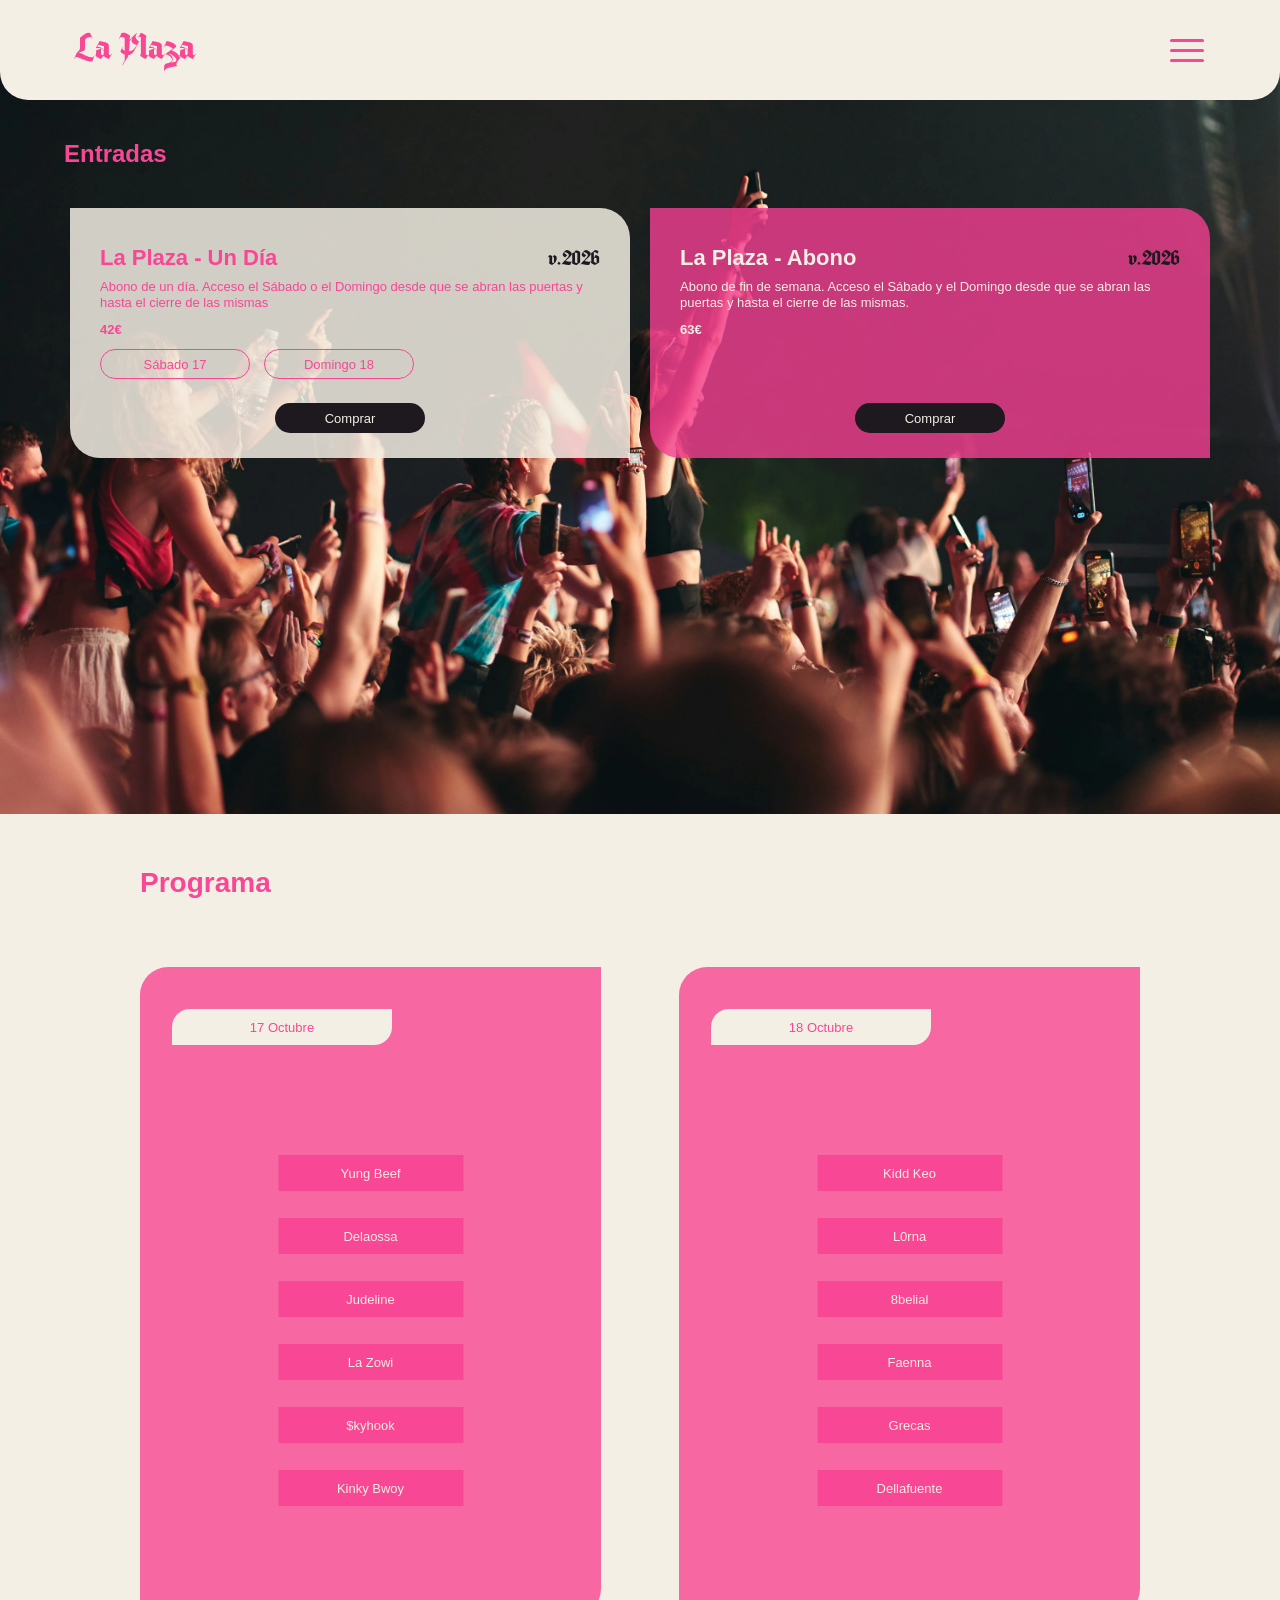
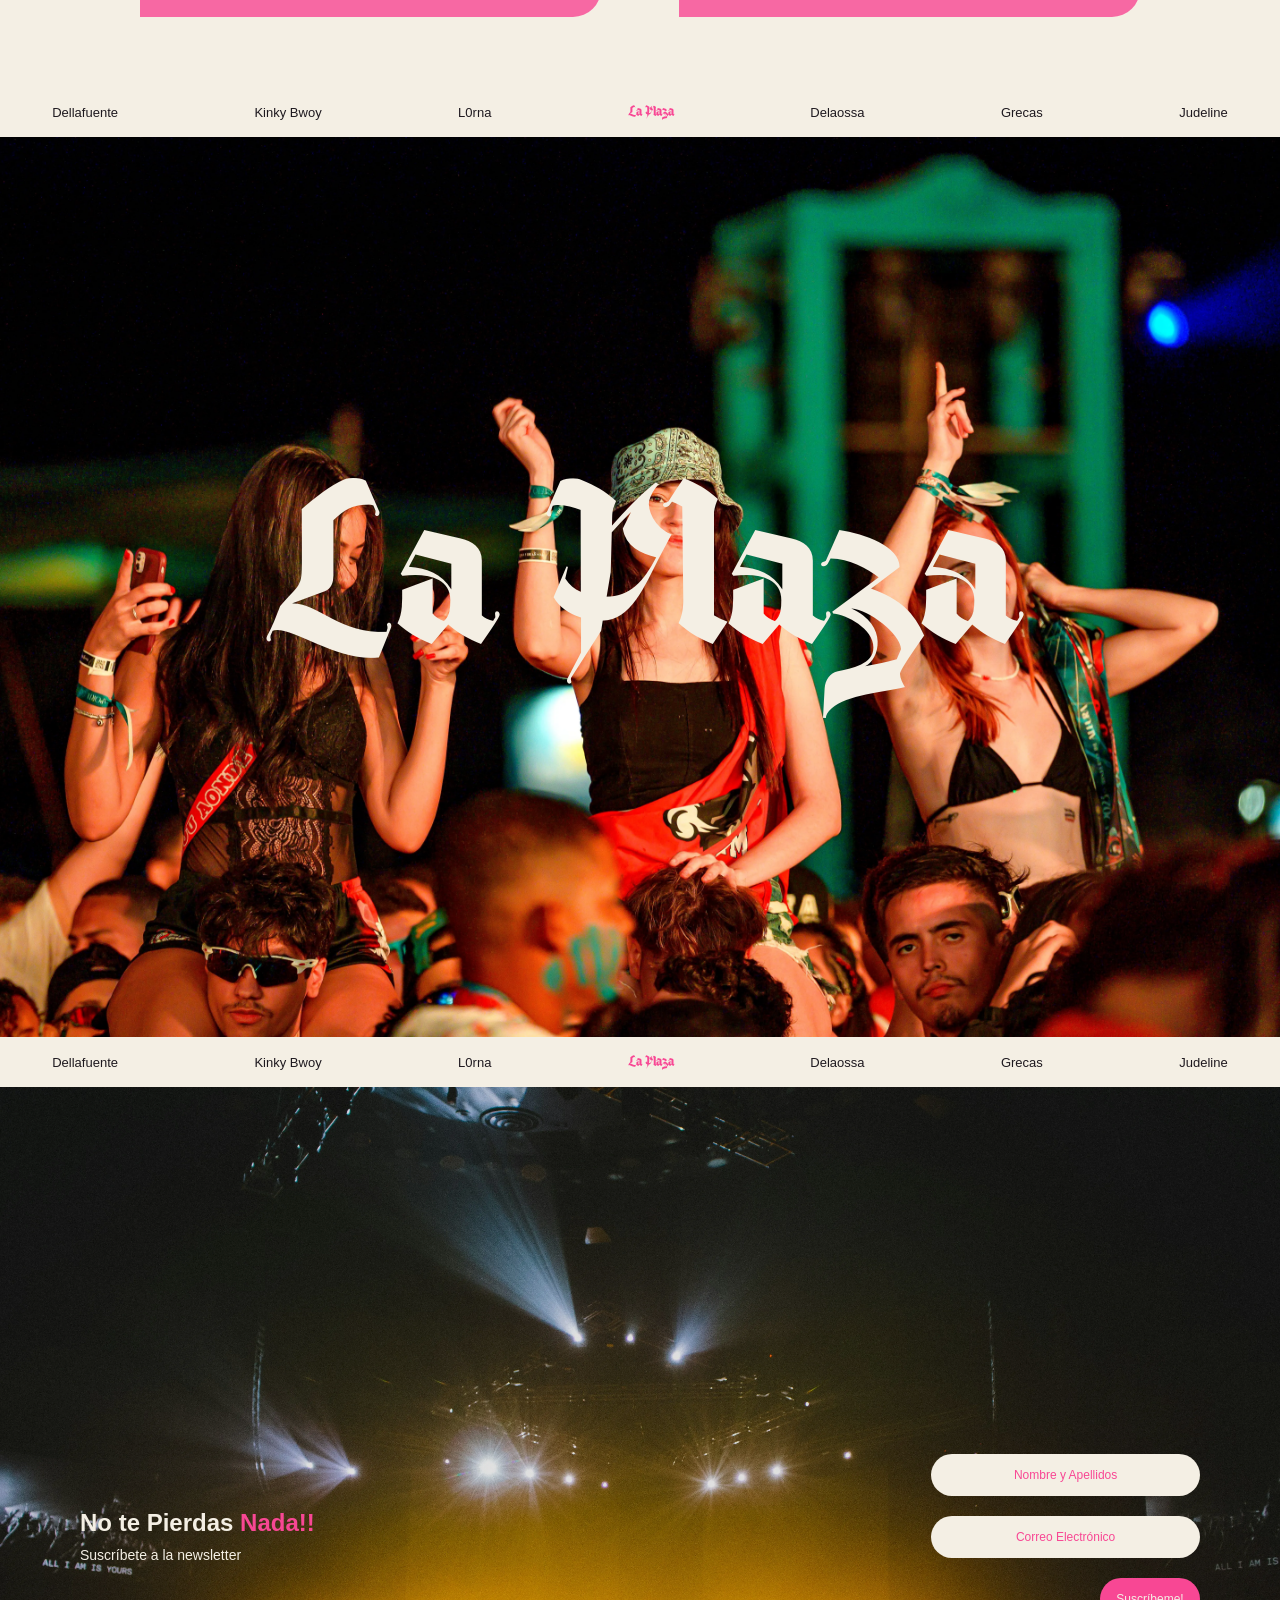
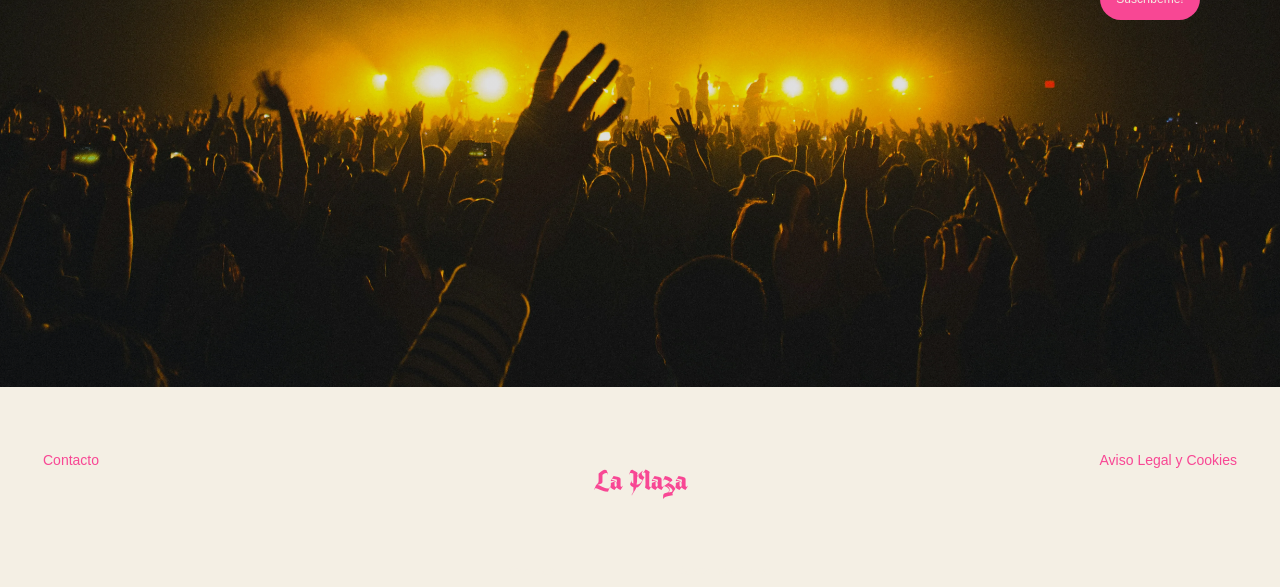
==== commit 7a5c2420: "Footer + modal (te has suscrito)" ====
--- a/Entradas.html
+++ b/Entradas.html
@@ -472,9 +472,7 @@
                 </div>
 
 
-                <form
-                    class="newsletter-section__form"
-                >
+                <form class="newsletter-section__form">
 
                     <input
                         class="newsletter-section__input"
@@ -484,24 +482,22 @@
                     >
 
 
-                    <input
-                        class="newsletter-section__input"
+                    <input class="newsletter-section__input"
                         type="email"
                         placeholder="Correo Electrónico"
                         aria-label="Correo Electrónico"
                     >
 
 
-                    <button
-                        class="newsletter-section__button"
-                        type="submit"
-                    >
+                    <button class="newsletter-section__button" type="submit">
                         Suscríbeme!
                     </button>
 
                 </form>
 
-
+                <div class="newsletter-section__message">
+                ¡Estás suscrito!
+                </div>
             </div>
 
     </section>
@@ -516,11 +512,35 @@
 
     <footer class="footer">
 
-        <p class="footer__text">
-            La Plaza © 2026
-        </p>
-
-    </footer>
+    <div class="footer__top">
+
+        <a href="#" class="footer__link">
+            Contacto
+        </a>
+
+        <a href="#" class="footer__logo">
+            La Plaza
+        </a>
+
+        <a href="#" class="footer__link">
+            Aviso Legal y Cookies
+        </a>
+
+    </div>
+
+    <div class="footer__bottom">
+
+        <a href="#" class="footer__bottom-link">
+            Cookies
+        </a>
+
+        <a href="#" class="footer__bottom-link">
+            Responsabilidad
+        </a>
+
+    </div>
+
+</footer>
 
 <script src="Js/main.js"></script>
 
--- a/Styles/styles.css
+++ b/Styles/styles.css
@@ -501,10 +501,10 @@
 
 .about-section__image {
     display: block;
-
+    width: calc(100% - 40px);
     width: 100%;
     height: auto;
-
+    margin: o 20px;
     object-fit: cover;
 }
 
@@ -547,25 +547,56 @@
 
 
 /* =========================================================
+   FOTO DE FONDO — 11
+========================================================= */
+
+.cartelera-section::before {
+    content: "";
+
+    position: absolute;
+    inset: 0;
+
+    background-image: url("../Media/Img/11.webp");
+    background-size: cover;
+    background-position: center;
+    background-repeat: no-repeat;
+
+    z-index: 0;
+}
+
+
+
+/* =========================================================
+   CONTENIDO
+========================================================= */
+
+.cartelera-section > * {
+    position: relative;
+
+    z-index: 2;
+}
+
+
+/* =========================================================
    TÍTULO
 ========================================================= */
 
 .cartelera-section__title {
     position: absolute;
 
-    top: 64px;
-    left: 57px;
-
+    top: 100px;
+    left: 100px;
+    z-index: 3;
     margin: 0;
 
     color: var(--color-pink);
 
-    font-family: var(--font-body);
+    font-family: var(--font-display);
     font-size: 27px;
     font-weight: 700;
     line-height: 1;
-}
-
+    
+}
 
 /* =========================================================
    ARTISTAS
@@ -583,9 +614,23 @@
 
     display: flex;
     flex-direction: column;
-    gap: 10px;
-}
-
+    gap: 0;
+
+    padding: 18px 0;
+
+    box-sizing: border-box;
+
+    background-color: rgba(244, 239, 228, 0.80);
+
+    border-radius: 30px;
+
+    z-index: 2;
+}
+
+
+/* =========================================================
+   NOMBRES
+========================================================= */
 
 .cartelera-section__artist {
     display: flex;
@@ -597,8 +642,8 @@
 
     box-sizing: border-box;
 
-    background-color: var(--color-cream);
-    color: var(--color-purple);
+    background-color: transparent;
+    color: var(--color-pink);
 
     font-family: var(--font-body);
     font-size: 13px;
@@ -608,22 +653,6 @@
 }
 
 
-/* Solo las dos esquinas superiores
-   del primer elemento */
-
-.cartelera-section__artist:first-child {
-    border-radius: 15px 15px 0 0;
-}
-
-
-/* Solo las dos esquinas inferiores
-   del último elemento */
-
-.cartelera-section__artist:last-child {
-    border-radius: 0 0 15px 15px;
-}
-
-
 /* =========================================================
    BOTÓN VER PROGRAMA
 ========================================================= */
@@ -658,60 +687,14 @@
 
 
 /* =========================================================
-   IMÁGENES
-========================================================= */
-
-.cartelera-section__image {
-    position: absolute;
-
-    display: block;
-
-    object-fit: cover;
-}
-
-
-/* Imagen superior derecha */
-
-.cartelera-section__image--top {
-    top: 109px;
-    right: 112px;
-
-    width: 173px;
-    height: 161px;
-}
-
-
-/* Imagen izquierda */
-
-.cartelera-section__image--left {
-    top: 320px;
-    left: 67px;
-
-    width: 117px;
-    height: 161px;
-}
-
-
-/* Imagen inferior derecha */
-
-.cartelera-section__image--bottom {
-    right: 65px;
-    bottom: 86px;
-
-    width: 103px;
-    height: 143px;
-}
-
-
-/* =========================================================
    V.2026
 ========================================================= */
 
 .cartelera-section__version {
     position: absolute;
 
-    top: 296px;
-    right: 57px;
+    bottom: 180px;
+    right: 150px;
 
     color: var(--color-pink);
 
@@ -722,20 +705,6 @@
     line-height: 1;
 }
 
-
-/* =========================================================
-   GRÁFICO
-========================================================= */
-
-.cartelera-section__graphic {
-    position: absolute;
-
-    top: 468px;
-    left: 112px;
-
-    width: 195px;
-    height: auto;
-}
 
 /* =========================================================
    INFO SECTION
@@ -751,44 +720,6 @@
 
     background-color: var(--color-cream);
 }
-
-
-/* =========================================================
-   GRÁFICOS 04
-========================================================= */
-
-.info-section__graphic {
-    position: absolute;
-
-    z-index: 2;
-
-    width: 100%;
-    height: 34px;
-
-    object-fit: cover;
-
-    pointer-events: none;
-    user-select: none;
-}
-
-
-/* Gráfico superior */
-
-.info-section__graphic--top {
-    top: 0;
-    left: 0;
-}
-
-
-/* Gráfico inferior */
-
-.info-section__graphic--bottom {
-    bottom: 0;
-    left: 0;
-
-    transform: rotate(180deg);
-}
-
 
 /* =========================================================
    MARQUEE INFO
@@ -1437,6 +1368,37 @@
     box-sizing: border-box;
 }
 
+.newsletter-section__message {
+    position: fixed;
+    top: 50%;
+    left: 50%;
+    transform: translate(-50%, -50%);
+
+    z-index: 100;
+
+    padding: 18px 30px;
+
+    border-radius: 999px;
+
+    background-color: var(--color-cream);
+    color: var(--color-pink);
+
+    font-family: var(--font-body);
+    font-size: 14px;
+    font-weight: 500;
+
+    opacity: 0;
+    visibility: hidden;
+
+    transition:
+        opacity 300ms ease,
+        visibility 300ms ease;
+}
+
+.newsletter-section__message.is-visible {
+    opacity: 1;
+    visibility: visible;
+}
 
 /* =========================================================
    CONTENIDO
@@ -1857,6 +1819,83 @@
     color: var(--color-pink);
 }
 
+/* =========================
+   FOOTER
+   ========================= */
+
+.footer {
+    position: relative;
+    width: 100%;
+    height: 200px;
+    box-sizing: border-box;
+    padding: 0 43px;
+    background-color: var(--color-cream);
+    color: var(--color-pink);
+    overflow: hidden;
+}
+
+/* Fila superior */
+
+.footer__top {
+    position: relative;
+    width: 100%;
+    height: 145px;
+    display: flex;
+    align-items: center;
+    justify-content: space-between;
+}
+
+/* Enlaces laterales */
+
+.footer__link {
+    color: var(--color-pink);
+    font-family: var(--font-body);
+    font-size: 14px;
+    font-weight: 400;
+    line-height: 1;
+    text-decoration: none;
+}
+
+/* Logo */
+
+.footer__logo {
+    position: absolute;
+    top: 84px;
+    left: 50%;
+    transform: translateX(-50%);
+    
+    color: var(--color-pink);
+    font-family: var(--font-display);
+    font-size: 25px;
+    font-weight: 400;
+    line-height: 1;
+    text-decoration: none;
+}
+
+/* Fila inferior */
+
+.footer__bottom {
+    position: absolute;
+    left: 50%;
+    bottom: 10px;
+    transform: translateX(-50%);
+
+    display: flex;
+    align-items: center;
+    gap: 120px;
+}
+
+/* Enlaces inferiores */
+
+.footer__bottom-link {
+    color: var(--color-cream);
+    font-family: var(--font-body);
+    font-size: 13px;
+    font-weight: 400;
+    line-height: 1;
+    text-decoration: none;
+}
+
 /* =========================================================
    TABLET
 ========================================================= */
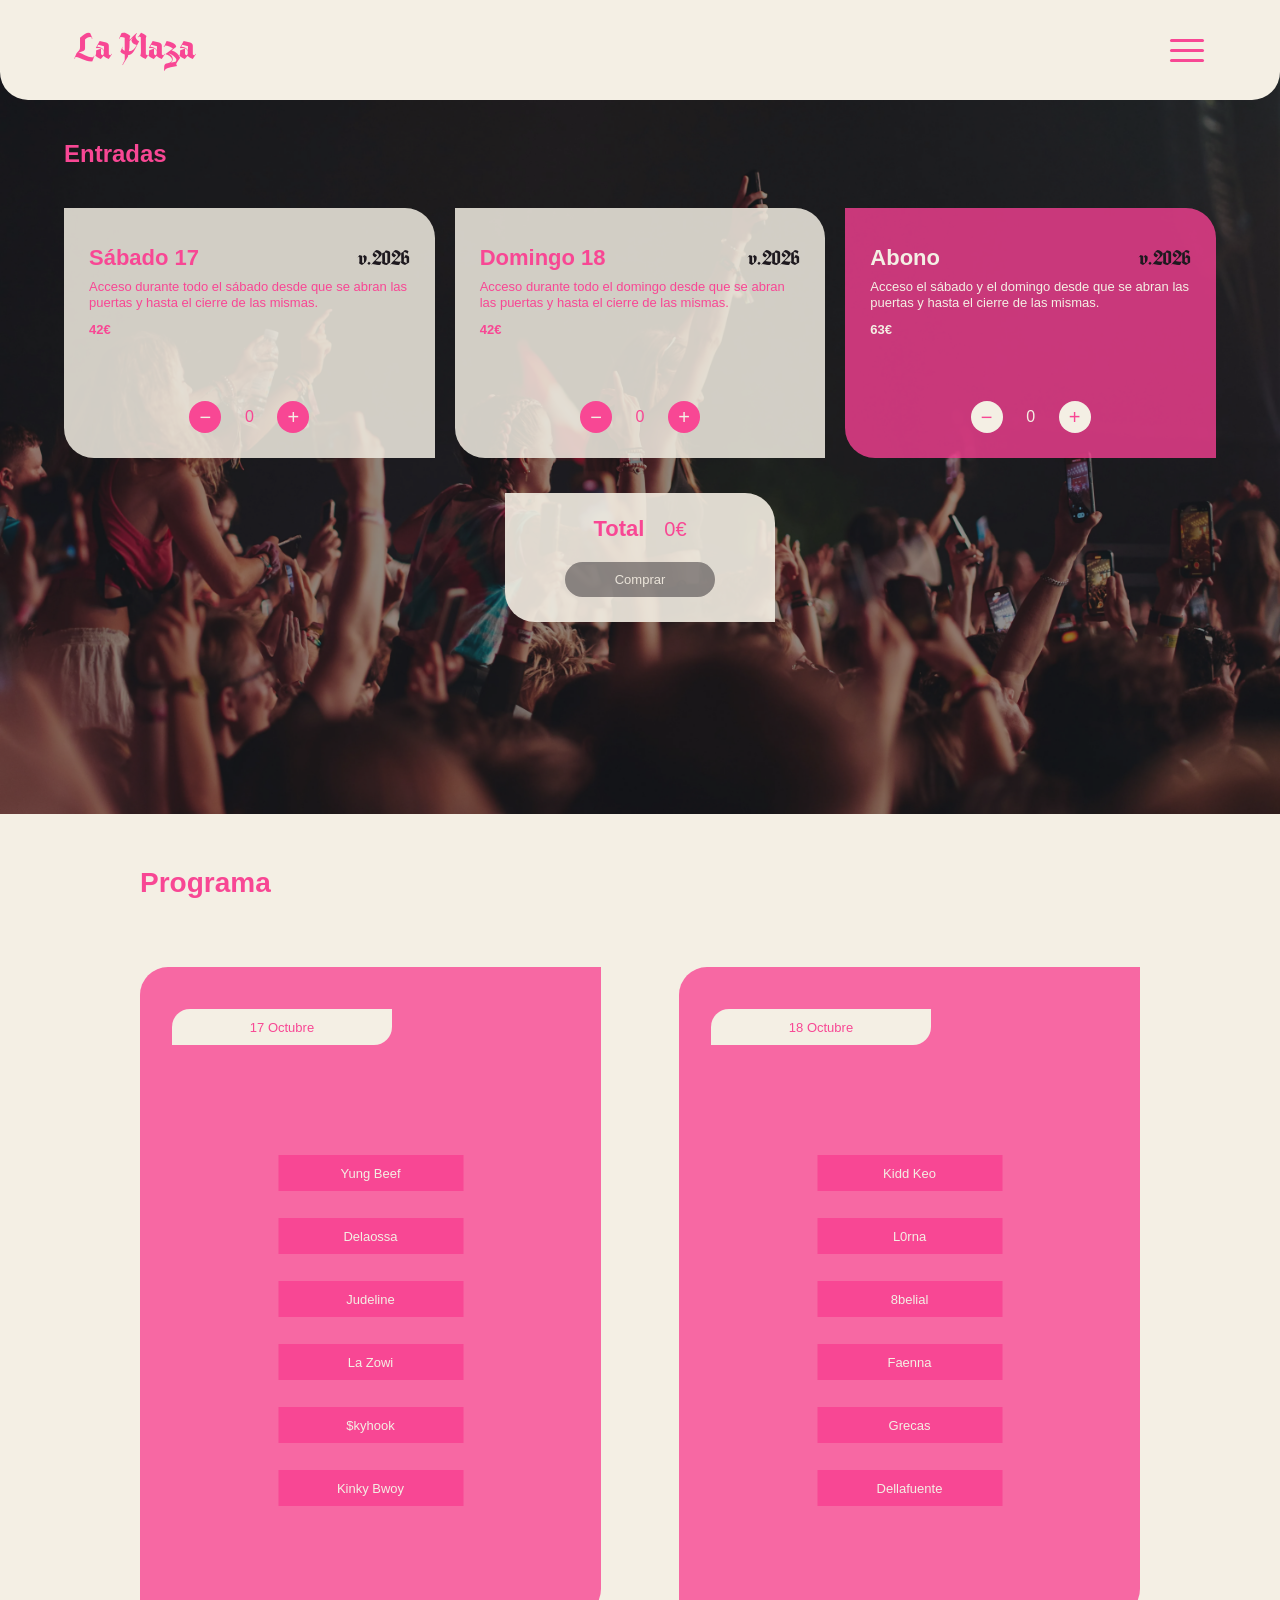
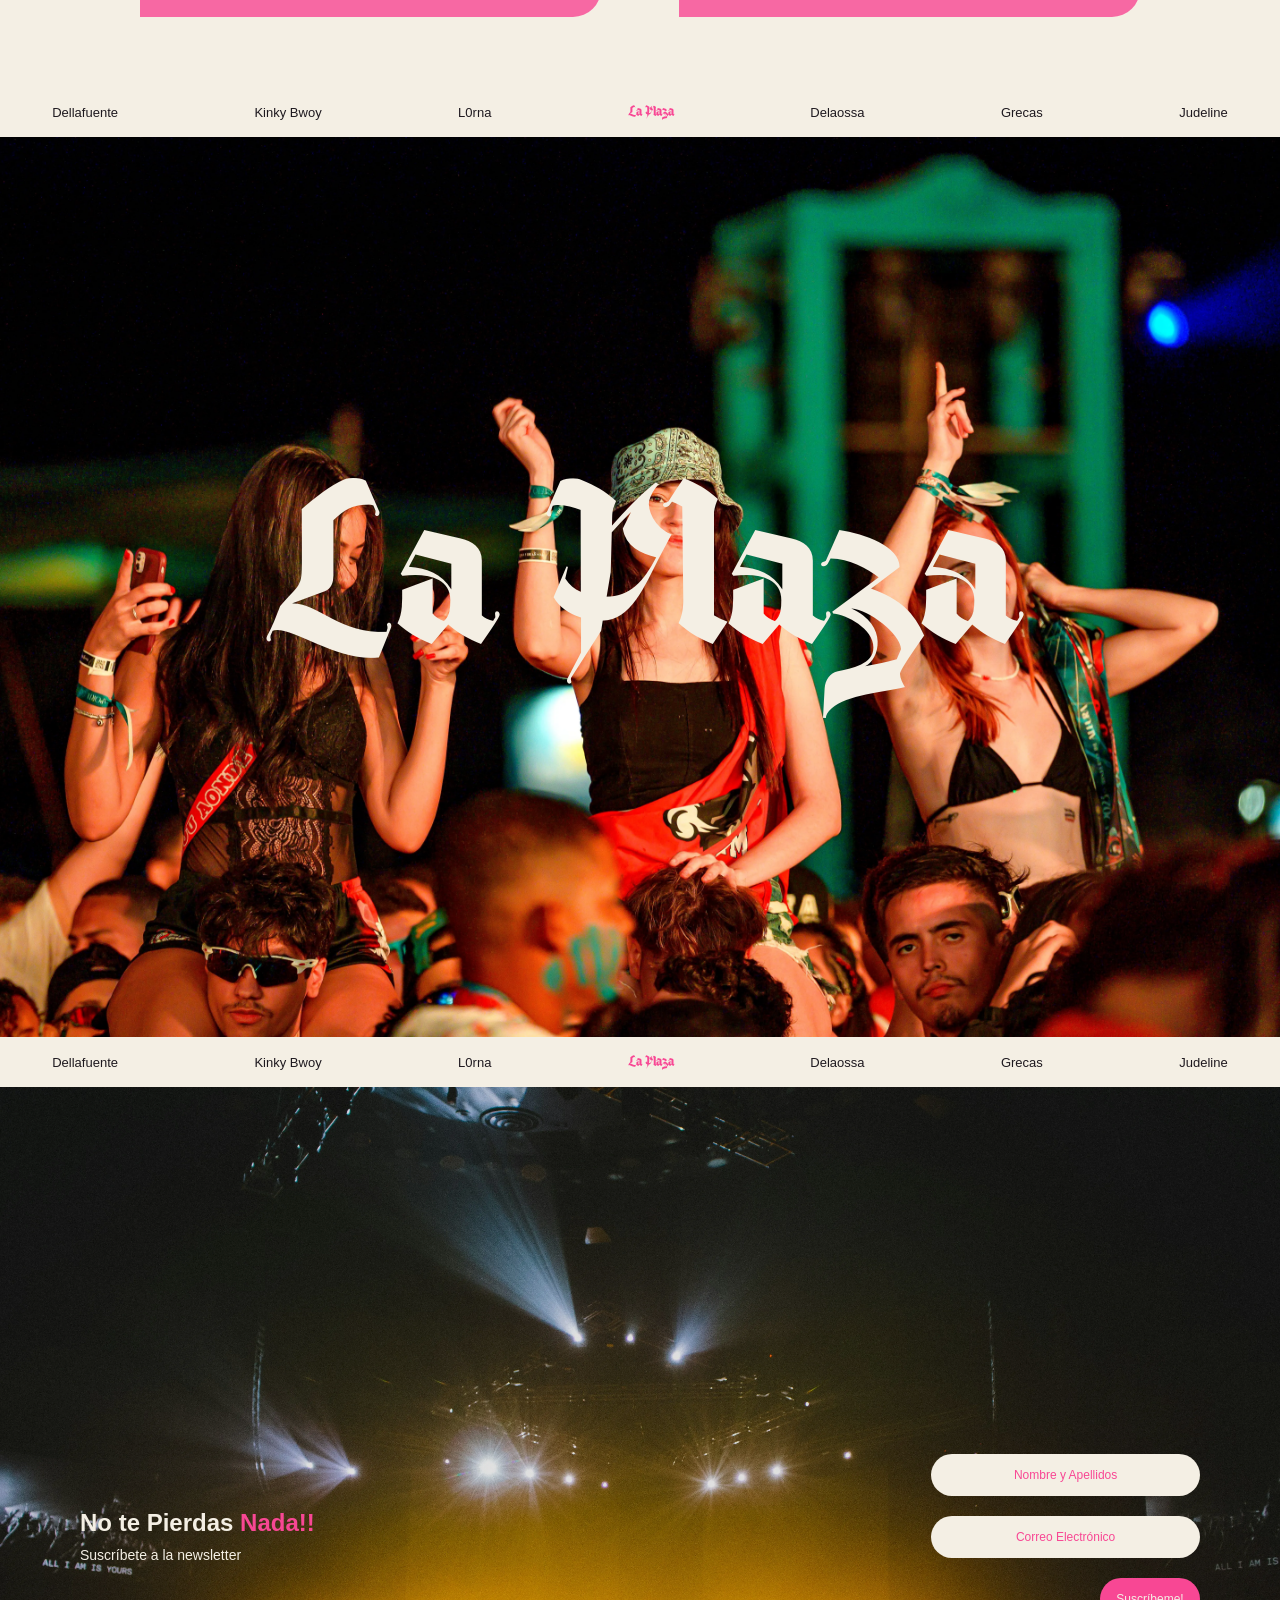
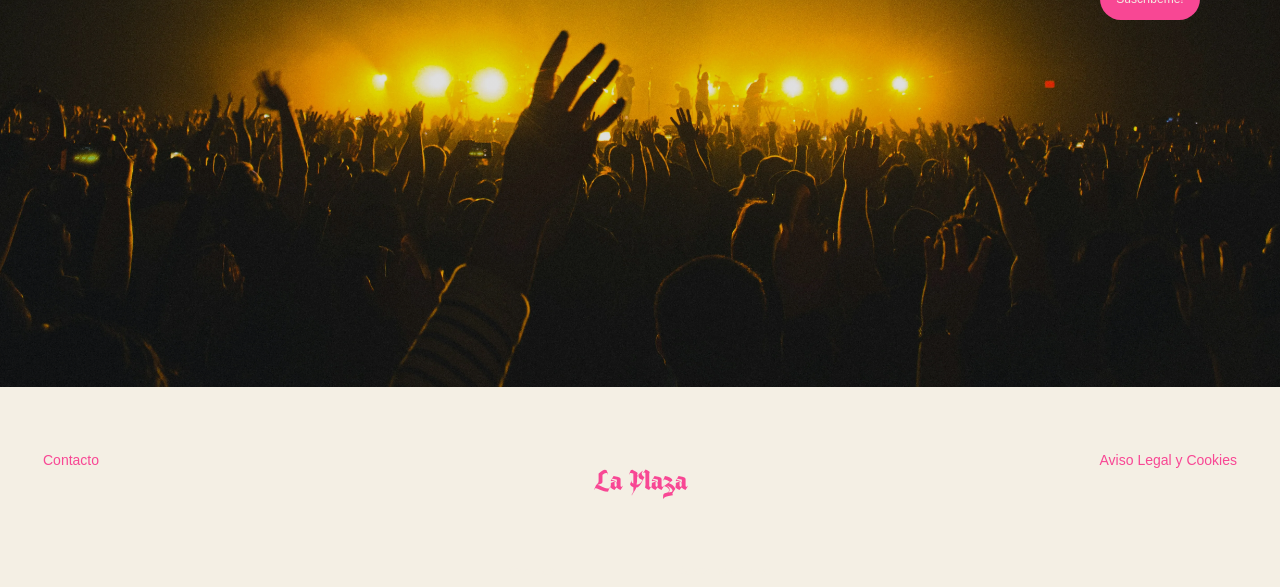
==== commit 3b06f285: "corrección entradas" ====
--- a/Entradas.html
+++ b/Entradas.html
@@ -89,143 +89,230 @@
     <main>
 
 
-        <!-- =================================================
-         ENTRADAS
-        ================================================== -->
-
         <section
-            class="tickets-section"
-            id="entradas"
+    class="tickets-section"
+    id="entradas"
+>
+
+    <div class="tickets-section__content">
+
+        <h1 class="tickets-section__title">
+            Entradas
+        </h1>
+
+        <div class="tickets-section__cards">
+
+            <!-- =====================================
+                 SÁBADO 17
+            ====================================== -->
+
+            <article class="tickets-section__card">
+
+                <div class="tickets-section__card-header">
+
+                    <h2 class="tickets-section__card-title">
+                        Sábado 17
+                    </h2>
+
+                    <span class="tickets-section__version">
+                        v.2026
+                    </span>
+
+                </div>
+
+                <p class="tickets-section__description">
+                    Acceso durante todo el sábado desde que se abran
+                    las puertas y hasta el cierre de las mismas.
+                </p>
+
+                <p class="tickets-section__price">
+                    42€
+                </p>
+
+                <div class="tickets-section__quantity">
+
+                    <button
+                        class="tickets-section__quantity-button"
+                        type="button"
+                        data-action="decrease"
+                        data-ticket="saturday"
+                    >
+                        −
+                    </button>
+
+                    <span
+                        class="tickets-section__quantity-number"
+                        data-quantity="saturday"
+                    >
+                        0
+                    </span>
+
+                    <button
+                        class="tickets-section__quantity-button"
+                        type="button"
+                        data-action="increase"
+                        data-ticket="saturday"
+                    >
+                        +
+                    </button>
+
+                </div>
+
+            </article>
+
+
+            <!-- =====================================
+                 DOMINGO 18
+            ====================================== -->
+
+            <article class="tickets-section__card">
+
+                <div class="tickets-section__card-header">
+
+                    <h2 class="tickets-section__card-title">
+                        Domingo 18
+                    </h2>
+
+                    <span class="tickets-section__version">
+                        v.2026
+                    </span>
+
+                </div>
+
+                <p class="tickets-section__description">
+                    Acceso durante todo el domingo desde que se abran
+                    las puertas y hasta el cierre de las mismas.
+                </p>
+
+                <p class="tickets-section__price">
+                    42€
+                </p>
+
+                <div class="tickets-section__quantity">
+
+                    <button
+                        class="tickets-section__quantity-button"
+                        type="button"
+                        data-action="decrease"
+                        data-ticket="sunday"
+                    >
+                        −
+                    </button>
+
+                    <span
+                        class="tickets-section__quantity-number"
+                        data-quantity="sunday"
+                    >
+                        0
+                    </span>
+
+                    <button
+                        class="tickets-section__quantity-button"
+                        type="button"
+                        data-action="increase"
+                        data-ticket="sunday"
+                    >
+                        +
+                    </button>
+
+                </div>
+
+            </article>
+
+
+            <!-- =====================================
+                 ABONO
+            ====================================== -->
+
+            <article class="tickets-section__card">
+
+                <div class="tickets-section__card-header">
+
+                    <h2 class="tickets-section__card-title">
+                        Abono
+                    </h2>
+
+                    <span class="tickets-section__version">
+                        v.2026
+                    </span>
+
+                </div>
+
+                <p class="tickets-section__description">
+                    Acceso el sábado y el domingo desde que se abran
+                    las puertas y hasta el cierre de las mismas.
+                </p>
+
+                <p class="tickets-section__price">
+                    63€
+                </p>
+
+                <div class="tickets-section__quantity">
+
+                    <button
+                        class="tickets-section__quantity-button"
+                        type="button"
+                        data-action="decrease"
+                        data-ticket="pass"
+                    >
+                        −
+                    </button>
+
+                    <span
+                        class="tickets-section__quantity-number"
+                        data-quantity="pass"
+                    >
+                        0
+                    </span>
+
+                    <button
+                        class="tickets-section__quantity-button"
+                        type="button"
+                        data-action="increase"
+                        data-ticket="pass"
+                    >
+                        +
+                    </button>
+
+                </div>
+
+            </article>
+
+        </div>
+
+<!-- =====================================
+     TARJETA TOTAL Y COMPRA
+====================================== -->
+
+<div class="tickets-section__checkout">
+
+    <div class="tickets-section__total">
+
+        <span class="tickets-section__total-label">
+            Total
+        </span>
+
+        <span
+            class="tickets-section__total-price"
+            id="totalPrice"
         >
-
-            <div class="tickets-section__content">
-
-
-                <h1 class="tickets-section__title">
-                    Entradas
-                </h1>
-
-
-                <div class="tickets-section__cards">
-
-
-                    <!-- =====================================
-                         ENTRADA UN DÍA
-                    ====================================== -->
-
-                    <article
-                        class="
-                            tickets-section__card
-                            tickets-section__card--day
-                        "
-                    >
-
-                        <div class="tickets-section__card-header">
-
-                            <h2 class="tickets-section__card-title">
-                                La Plaza - Un Día
-                            </h2>
-
-                            <span class="tickets-section__version">
-                                v.2026
-                            </span>
-
-                        </div>
-
-
-                        <p class="tickets-section__description">
-                            Abono de un día. Acceso el Sábado o el Domingo
-                            desde que se abran las puertas y hasta el cierre
-                            de las mismas
-                        </p>
-
-
-                        <p class="tickets-section__price">
-                            42€
-                        </p>
-
-
-                        <div class="tickets-section__days">
-
-                            <button
-                                class="tickets-section__day"
-                                type="radio"
-                            >
-                                Sábado 17
-                            </button>
-
-                            <button
-                                class="tickets-section__day"
-                                type="radio"
-                            >
-                                Domingo 18
-                            </button>
-
-                        </div>
-
-
-                        <button
-                            class="tickets-section__buy"
-                            type="button"
-                        >
-                            Comprar
-                        </button>
-
-                    </article>
-
-
-                    <!-- =====================================
-                         ABONO
-                    ====================================== -->
-
-                    <article
-                        class="
-                            tickets-section__card
-                            tickets-section__card--pass
-                        "
-                    >
-
-                        <div class="tickets-section__card-header">
-
-                            <h2 class="tickets-section__card-title">
-                                La Plaza - Abono
-                            </h2>
-
-                            <span class="tickets-section__version">
-                                v.2026
-                            </span>
-
-                        </div>
-
-
-                        <p class="tickets-section__description">
-                            Abono de fin de semana. Acceso el Sábado y el
-                            Domingo desde que se abran las puertas y hasta el
-                            cierre de las mismas.
-                        </p>
-
-
-                        <p class="tickets-section__price">
-                            63€
-                        </p>
-
-
-                        <button
-                            class="tickets-section__buy"
-                            type="button"
-                        >
-                            Comprar
-                        </button>
-
-                    </article>
-
-
-                </div>
-
-            </div>
-
-        </section>
-
+            0€
+        </span>
+
+    </div>
+
+    <button
+        class="tickets-section__buy tickets-section__buy--disabled"
+        id="comprarEntradas"
+        type="button"
+        disabled
+    >
+        Comprar
+    </button>
+
+</div>
+
+</section>
 
         <!-- =================================================
              PROGRAMA
@@ -360,8 +447,8 @@
         </section>
 
         <!-- =================================================
-     MARQUEE
-================================================== -->
+        MARQUEE
+        ================================================== -->
 
 <div class="tickets-marquee">
 
--- a/Styles/styles.css
+++ b/Styles/styles.css
@@ -905,24 +905,42 @@
     z-index: 2;
 }
 
+
 /* =========================================================
    ENTRADAS
 ========================================================= */
 
 .tickets-section {
     position: relative;
+    isolation: isolate;
 
     width: 100%;
     min-height: calc(100vh - 86px);
+
+    background-color: var(--color-purple);
+
+    padding: calc(var(--header-height) + 40px) 0 70px;
+
+    box-sizing: border-box;
+    overflow: hidden;
+}
+
+
+/* Fotografía de fondo al 50% */
+
+.tickets-section::before {
+    content: "";
+    position: absolute;
+    inset: 0;
+    z-index: 0;
+    pointer-events: none;
 
     background-image: url("../Media/Img/03.webp");
     background-size: cover;
     background-position: center;
     background-repeat: no-repeat;
 
-    padding: calc(var(--header-height) + 40px) 0 70px;
-
-    overflow: hidden;
+    opacity: 0.5;
 }
 
 
@@ -932,7 +950,6 @@
 
 .tickets-section__content {
     position: relative;
-
     z-index: 2;
 
     width: 90%;
@@ -963,12 +980,10 @@
 
 .tickets-section__cards {
     display: flex;
-
     align-items: stretch;
     justify-content: center;
 
     gap: 20px;
-
     width: 100%;
 }
 
@@ -980,32 +995,27 @@
 .tickets-section__card {
     position: relative;
 
-    width: 50%;
+    flex: 1 1 0;
+    min-width: 0;
     max-width: 560px;
-
     min-height: 250px;
 
-    padding: 38px 30px 25px;
+    padding: 38px 25px 25px;
+    box-sizing: border-box;
 
     border-radius: 0 30px 0 30px;
-
     overflow: hidden;
 
     display: flex;
     flex-direction: column;
-}
-
-
-/* Primera tarjeta */
-
-.tickets-section__card--day {
+
     background-color: rgba(243, 238, 227, 0.85);
 }
 
 
-/* Segunda tarjeta */
-
-.tickets-section__card--pass {
+/* Tarjeta de abono */
+
+.tickets-section__card:last-child {
     background-color: rgba(244, 63, 145, 0.8);
 }
 
@@ -1016,12 +1026,10 @@
 
 .tickets-section__card-header {
     display: flex;
-
     align-items: baseline;
     justify-content: space-between;
 
     gap: 15px;
-
     margin-bottom: 8px;
 }
 
@@ -1036,16 +1044,15 @@
     font-family: var(--font-body);
     font-size: 22px;
     font-weight: 700;
-
     line-height: 1.1;
 
     color: var(--color-pink);
 }
 
 
-/* El título del abono */
-
-.tickets-section__card--pass
+/* Título del abono */
+
+.tickets-section__card:last-child
 .tickets-section__card-title {
     color: var(--color-cream);
 }
@@ -1077,7 +1084,6 @@
     font-family: var(--font-body);
     font-size: 13px;
     font-weight: 400;
-
     line-height: 1.2;
 
     color: var(--color-pink);
@@ -1086,7 +1092,7 @@
 
 /* Descripción del abono */
 
-.tickets-section__card--pass
+.tickets-section__card:last-child
 .tickets-section__description {
     color: var(--color-cream);
 }
@@ -1107,82 +1113,50 @@
 }
 
 
-.tickets-section__card--pass
+/* Precio del abono */
+
+.tickets-section__card:last-child
 .tickets-section__price {
     color: var(--color-cream);
 }
 
 
 /* =========================================================
-   SELECCIÓN DE DÍA
-========================================================= */
-
-/* =========================================================
-   DÍAS DE LA ENTRADA
-========================================================= */
-
-.tickets-section__days {
-    display: flex;
-    gap: 14px;
-    margin-bottom: 10px;
-}
-
-
-.tickets-section__day {
+   CONTADOR DE ENTRADAS
+========================================================= */
+
+.tickets-section__quantity {
     display: flex;
     align-items: center;
     justify-content: center;
 
-    width: 150px;
-    height: 30px;
-
+    gap: 18px;
+    margin-top: auto;
+    padding-top: 20px;
+}
+
+
+.tickets-section__quantity-button {
+    display: flex;
+    align-items: center;
+    justify-content: center;
+
+    flex-shrink: 0;
+
+    width: 32px;
+    height: 32px;
     padding: 0;
 
-    border: 1px solid var(--color-pink);
-    border-radius: 999px;
-
-    background-color: transparent;
-
-    font-family: var(--font-body);
-    font-size: 13px;
-    font-weight: 400;
-
-    color: var(--color-pink);
-
-    cursor: pointer;
-}
-
-
-/* Cuando esté seleccionado */
-
-.tickets-section__day.is-selected {
+    border: none;
+    border-radius: 50%;
+
     background-color: var(--color-pink);
     color: var(--color-cream);
-}
-
-
-/* =========================================================
-   BOTÓN COMPRAR
-========================================================= */
-
-.tickets-section__buy {
-    align-self: center;
-
-    width: 150px;
-    height: 30px;
-
-    margin-top: auto;
-
-    border: none;
-    border-radius: 999px;
-
-    background-color: var(--color-purple);
-
-    font-family: var(--font-body);
-    font-size: 13px;
+
+    font-family: var(--font-body);
+    font-size: 20px;
     font-weight: 400;
-
-    color: var(--color-cream);
+    line-height: 1;
 
     cursor: pointer;
 
@@ -1192,40 +1166,188 @@
 }
 
 
-.tickets-section__buy:hover {
+.tickets-section__quantity-button:hover {
+    opacity: 0.85;
+    transform: scale(1.05);
+}
+
+
+.tickets-section__quantity-number {
+    min-width: 20px;
+
+    color: var(--color-pink);
+
+    font-family: var(--font-body);
+    font-size: 16px;
+    font-weight: 400;
+
+    text-align: center;
+    font-variant-numeric: tabular-nums;
+}
+
+
+/* Contador del abono */
+
+.tickets-section__card:last-child
+.tickets-section__quantity-number {
+    color: var(--color-cream);
+}
+
+
+.tickets-section__card:last-child
+.tickets-section__quantity-button {
+    background-color: var(--color-cream);
+    color: var(--color-pink);
+}
+
+/* =========================================
+   TARJETA TOTAL Y COMPRA
+========================================= */
+
+.tickets-section__checkout {
+    position: relative;
+    z-index: 2;
+
+    display: flex;
+    flex-direction: column;
+    align-items: center;
+
+    width: fit-content;
+    min-width: 270px;
+    box-sizing: border-box;
+
+    margin: 35px auto 0;
+    padding: 25px 35px;
+
+    border-radius: 0 30px 0 30px;
+
+    background-color: rgba(243, 238, 227, 0.9);
+}
+
+
+/* Total en Inter */
+
+.tickets-section__checkout .tickets-section__total {
+    display: flex;
+    align-items: center;
+    justify-content: center;
+    gap: 20px;
+
+    margin: 0;
+}
+
+.tickets-section__checkout .tickets-section__total-label {
+    color: var(--color-pink);
+    font-family: var(--font-body);
+    font-size: 22px;
+    font-weight: 700;
+    line-height: 1;
+}
+
+.tickets-section__checkout .tickets-section__total-price {
+    color: var(--color-pink);
+    font-family: var(--font-body);
+    font-size: 20px;
+    font-weight: 400;
+    line-height: 1;
+}
+
+
+/* Botón Comprar */
+
+.tickets-section__checkout .tickets-section__buy {
+    display: flex;
+    align-items: center;
+    justify-content: center;
+
+    align-self: center;
+
+    width: 150px;
+    height: 35px;
+    min-height: 35px;
+
+    margin: 22px 0 0;
+    padding: 0 15px;
+
+    border: none;
+    border-radius: 999px;
+
+    background-color: var(--color-purple);
+    color: var(--color-cream);
+
+    font-family: var(--font-body);
+    font-size: 13px;
+    font-weight: 400;
+
+    opacity: 1;
+    cursor: pointer;
+
+    transition: transform 0.2s ease, opacity 0.2s ease;
+}
+
+.tickets-section__checkout .tickets-section__buy:hover:not(:disabled) {
     opacity: 0.9;
-
     transform: scale(1.03);
 }
 
-
-/* =========================================================
-   RESPONSIVE
+.tickets-section__checkout .tickets-section__buy:disabled {
+    background-color: var(--color-purple);
+    color: var(--color-cream);
+    opacity: 0.45;
+    cursor: not-allowed;
+    transform: none;
+}
+
+
+/* Móvil */
+
+@media (max-width: 500px) {
+    .tickets-section__checkout {
+        width: 100%;
+        min-width: 0;
+        margin-top: 30px;
+        padding: 25px 20px;
+    }
+}
+
+
+/* =========================================================
+   RESPONSIVE — TABLET
 ========================================================= */
 
 @media (max-width: 800px) {
 
     .tickets-section {
         min-height: calc(100vh - 86px);
-
         padding: 50px 0;
     }
 
 
     .tickets-section__cards {
         flex-direction: column;
-
         align-items: center;
+        gap: 20px;
     }
 
 
     .tickets-section__card {
+        flex: none;
         width: 100%;
         max-width: 560px;
-    }
-
-}
-
+        min-height: 250px;
+    }
+
+
+    .tickets-section__total {
+        margin-top: 35px;
+    }
+
+}
+
+
+/* =========================================================
+   RESPONSIVE — MÓVIL
+========================================================= */
 
 @media (max-width: 500px) {
 
@@ -1264,13 +1386,24 @@
     }
 
 
-    .tickets-section__days {
-        gap: 8px;
-    }
-
-
-    .tickets-section__day span {
-        width: 130px;
+    .tickets-section__quantity {
+        gap: 16px;
+    }
+
+
+    .tickets-section__total {
+        gap: 15px;
+        margin-top: 30px;
+    }
+
+
+    .tickets-section__total-label {
+        font-size: 22px;
+    }
+
+
+    .tickets-section__total-price {
+        font-size: 18px;
     }
 
 }
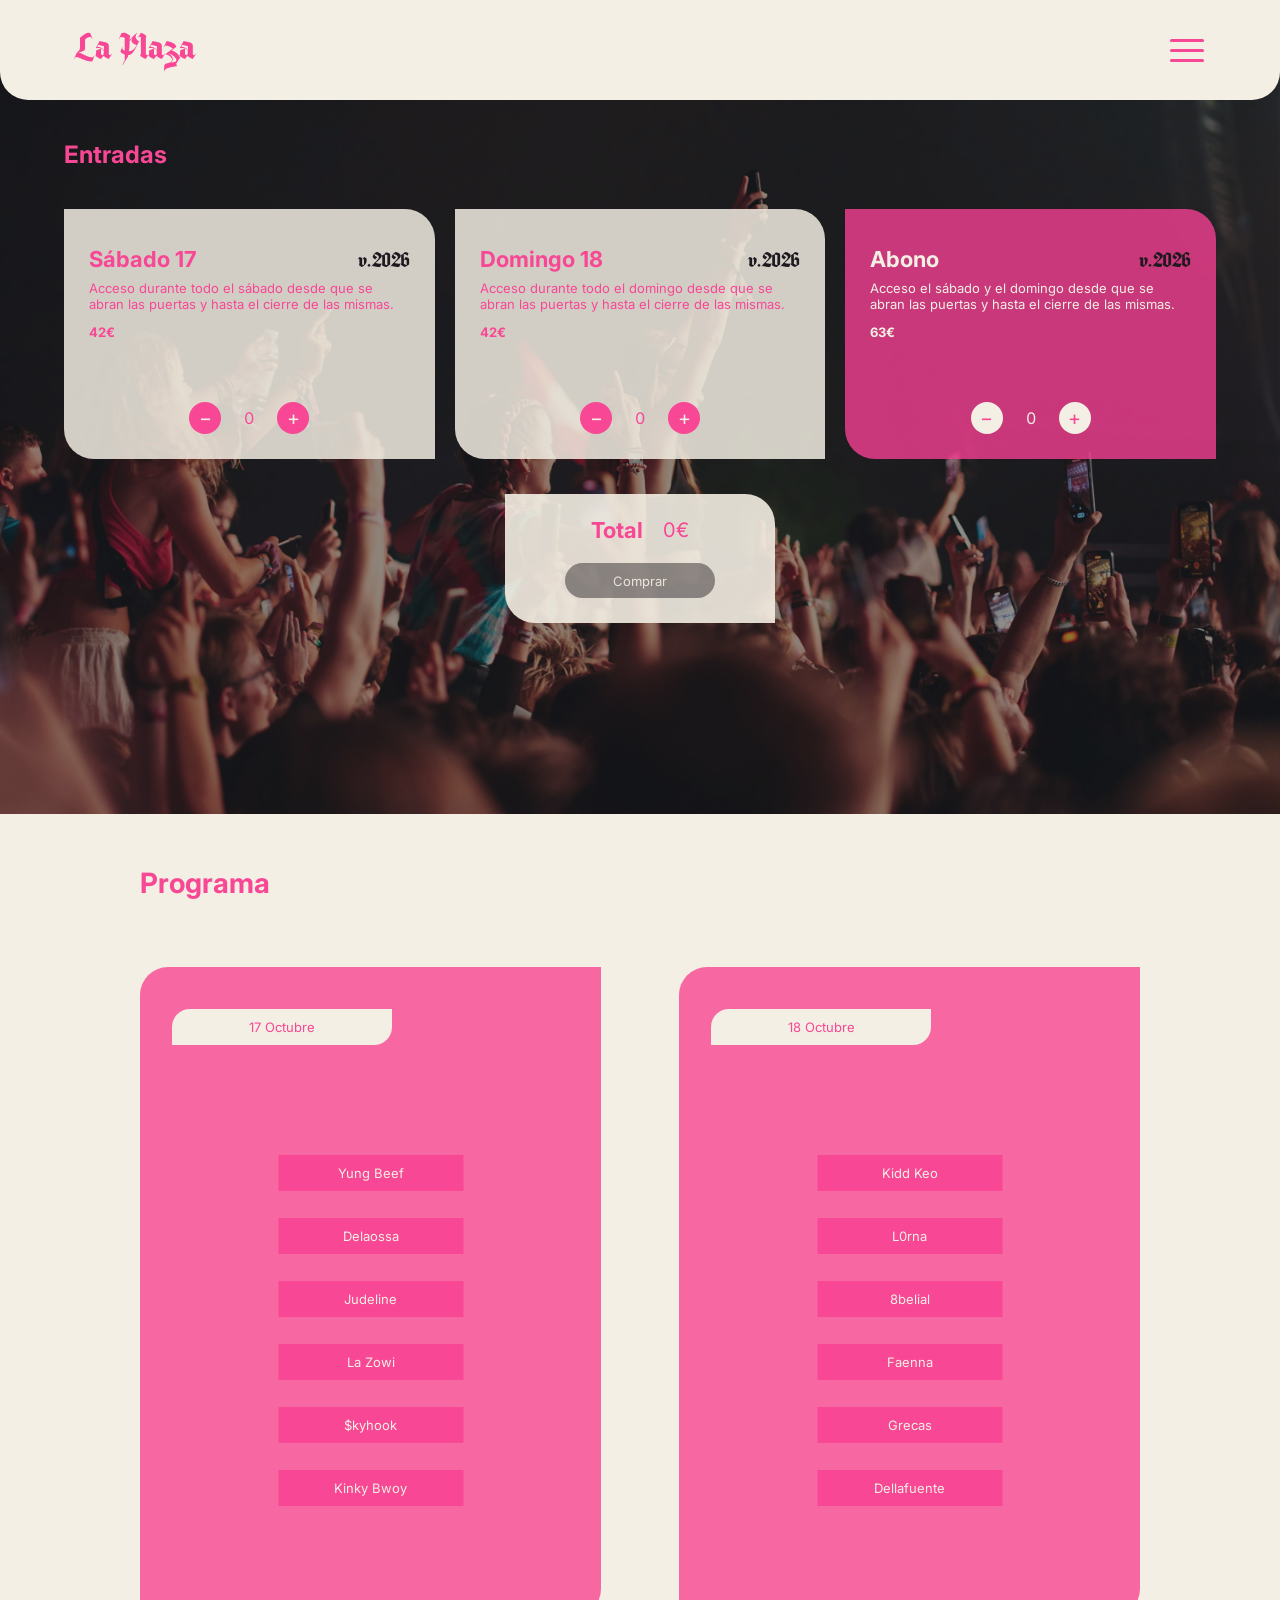
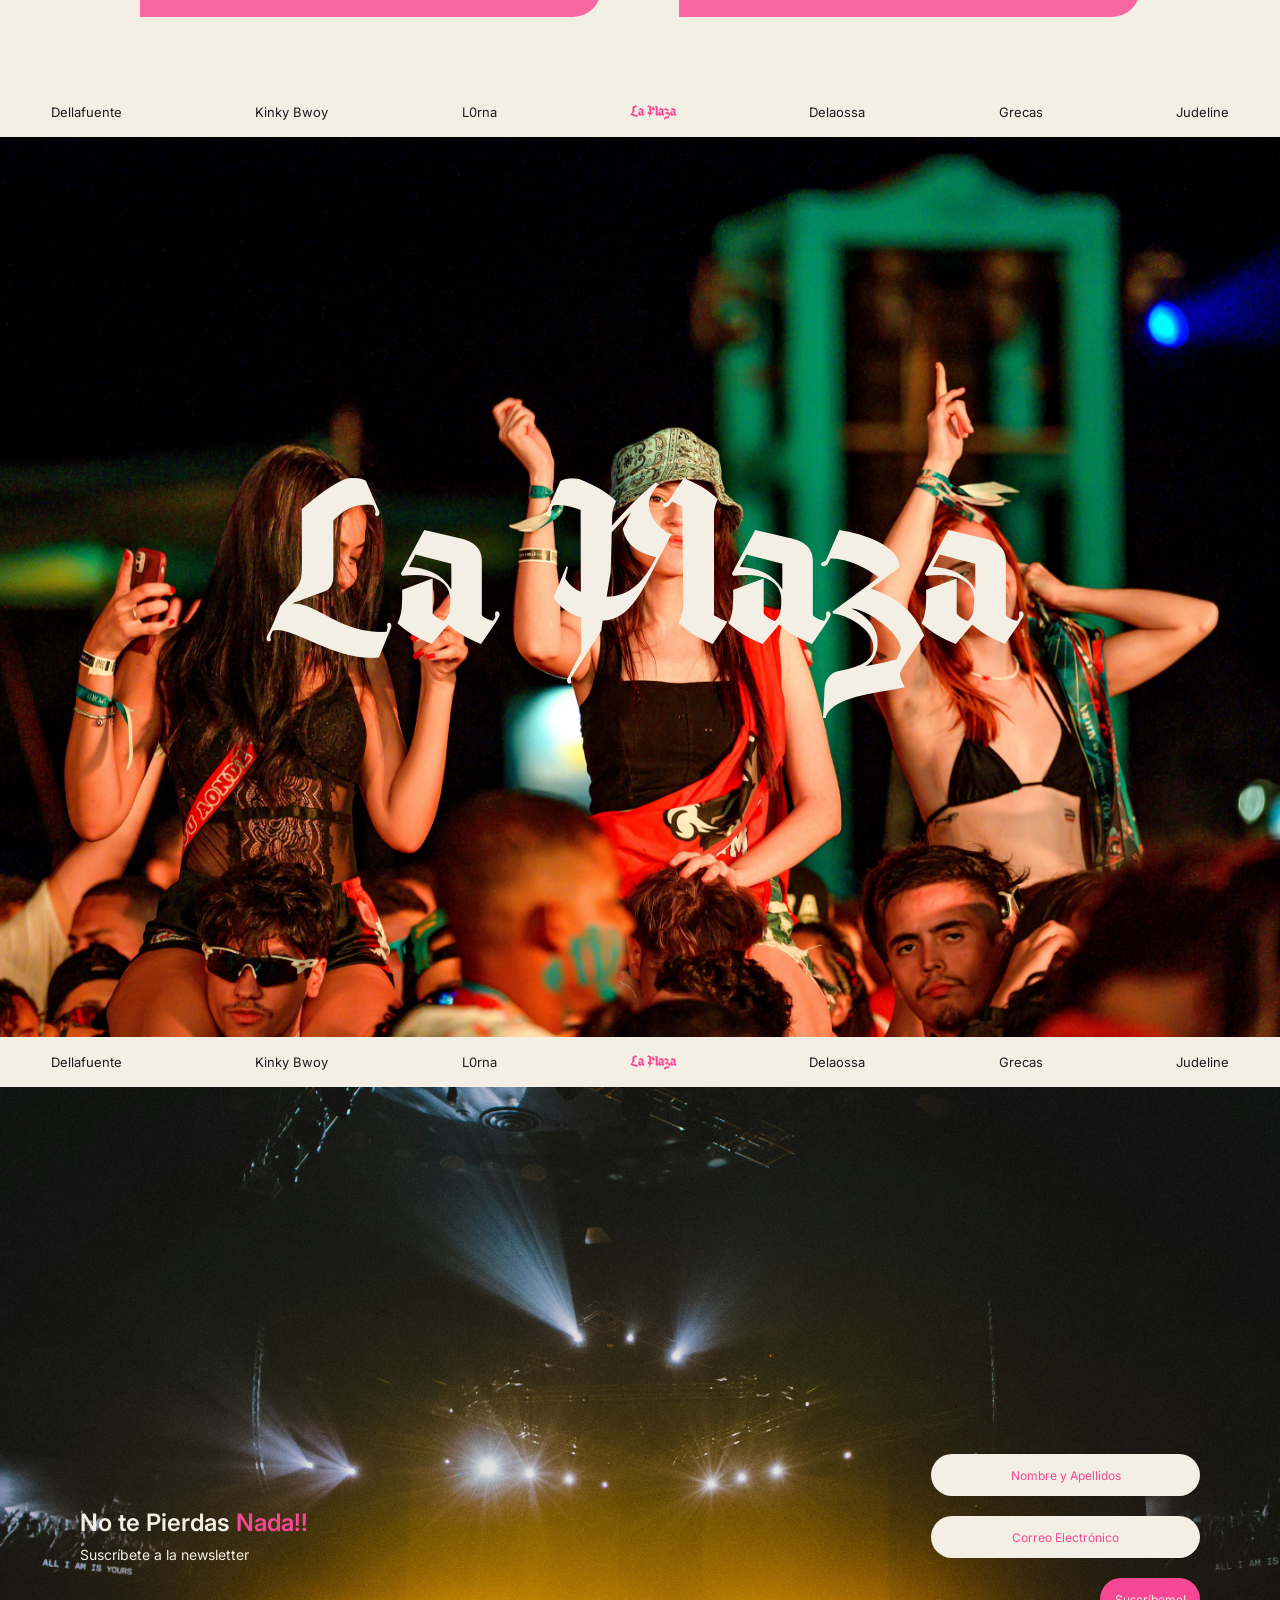
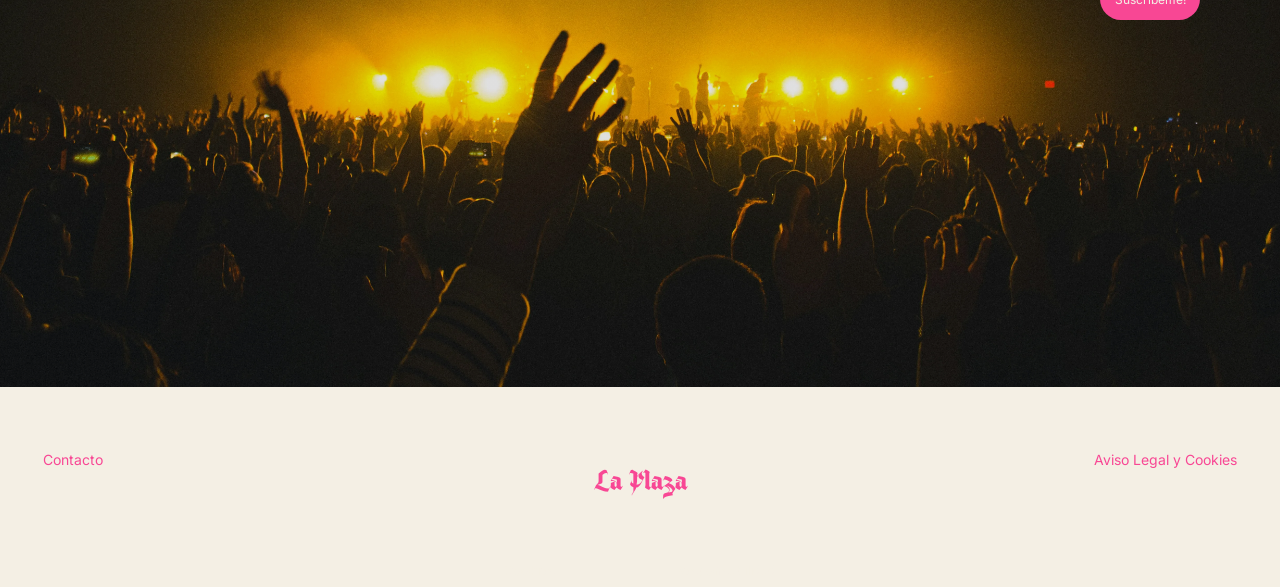
==== commit 06ff0841: "correcciones finales" ====
--- a/Entradas.html
+++ b/Entradas.html
@@ -11,6 +11,14 @@
     >
 
     <title>La Plaza — Entradas</title>
+
+        <!-- Inter -->
+    <link rel="preconnect" href="https://fonts.googleapis.com">
+    <link rel="preconnect" href="https://fonts.gstatic.com" crossorigin>
+    <link
+        href="https://fonts.googleapis.com/css2?family=Inter:wght@400;500;600;700&display=swap"
+        rel="stylesheet"
+    >
 
     <!-- =====================================================
          CSS
@@ -62,7 +70,7 @@
         <li>
             <a
                 class="site-menu__link"
-                href="#cartelera"
+                href="Index.html#cartelera"
             >
                 Cartelera
             </a>
@@ -312,6 +320,67 @@
 
 </div>
 
+<!-- =====================================
+     MODAL DE COMPRA
+====================================== -->
+
+<div
+    class="ticket-modal"
+    id="ticketModal"
+    aria-hidden="true"
+>
+    <div class="ticket-modal__overlay" data-close-modal></div>
+
+    <div
+        class="ticket-modal__content"
+        role="dialog"
+        aria-modal="true"
+        aria-labelledby="ticketModalTitle"
+    >
+        <button
+            class="ticket-modal__close"
+            type="button"
+            aria-label="Cerrar"
+            data-close-modal
+        >
+            ×
+        </button>
+
+        <h2 class="ticket-modal__title" id="ticketModalTitle">
+            ¡Ya casi son tuyas!
+        </h2>
+
+        <p class="ticket-modal__description">
+            Introduce tu correo electrónico para continuar.
+        </p>
+
+        <form class="ticket-modal__form" id="ticketEmailForm">
+
+            <label class="ticket-modal__label" for="ticketEmail">
+                Correo electrónico
+            </label>
+
+            <input
+                class="ticket-modal__input"
+                id="ticketEmail"
+                name="email"
+                type="email"
+                placeholder="tu@email.com"
+                autocomplete="email"
+                required
+            >
+
+            <button
+                class="ticket-modal__submit"
+                type="submit"
+            >
+                Enviar entradas al correo
+            </button>
+
+        </form>
+    </div>
+</div>
+
 </section>
 
         <!-- =================================================
@@ -340,7 +409,7 @@
 
                     <article class="program-section__card">
 
-                        <div class="program-section__date" href="#entradas">
+                        <div class="program-section__date">
                             17 Octubre
                         </div>
 
@@ -393,7 +462,7 @@
 
                     <article class="program-section__card">
 
-                        <div class="program-section__date" href="#entradas">
+                        <div class="program-section__date">
                             18 Octubre
                         </div>
 
--- a/Styles/styles.css
+++ b/Styles/styles.css
@@ -451,7 +451,7 @@
 .about-section__title {
     margin: 0 0 34px;
 
-    font-family: var(--fontbody);
+    font-family: var(--font-body);
     font-size: clamp(34px, 3vw, 48px);
     font-weight: 700;
     line-height: 1.05;
@@ -502,9 +502,8 @@
 .about-section__image {
     display: block;
     width: calc(100% - 40px);
-    width: 100%;
     height: auto;
-    margin: o 20px;
+    margin: 0 20px;
     object-fit: cover;
 }
 
@@ -627,6 +626,19 @@
     z-index: 2;
 }
 
+/* Hover de los artistas */
+
+.cartelera-section__artist {
+    transition:
+        font-size 0.2s ease,
+        font-weight 0.2s ease;
+    cursor: pointer;
+}
+
+.cartelera-section__artist:hover {
+    font-size: 16px;
+    font-weight: 700;
+}
 
 /* =========================================================
    NOMBRES
@@ -653,9 +665,7 @@
 }
 
 
-/* =========================================================
-   BOTÓN VER PROGRAMA
-========================================================= */
+/* BOTÓN VER PROGRAMA */
 
 .cartelera-section__program {
     position: absolute;
@@ -665,11 +675,15 @@
 
     transform: translateX(-50%);
 
+    display: flex;
+    align-items: center;
+    justify-content: center;
+
     width: 150px;
     height: 30px;
-
     padding: 0;
 
+    box-sizing: border-box;
     border: none;
     border-radius: 999px;
 
@@ -679,10 +693,22 @@
     font-family: var(--font-body);
     font-size: 12px;
     font-weight: 400;
-
     line-height: 1;
 
+    text-align: center;
+    text-decoration: none;
+    white-space: nowrap;
+
     cursor: pointer;
+
+        transition:
+        transform 0.2s ease,
+        opacity 0.2s ease;
+}
+
+.cartelera-section__program:hover {
+    opacity: 0.9;
+    transform: translateX(-50%) scale(1.05);
 }
 
 
@@ -1298,6 +1324,177 @@
     transform: none;
 }
 
+/* =========================================
+   MODAL DE COMPRA
+========================================= */
+
+.ticket-modal {
+    position: fixed;
+    inset: 0;
+    z-index: 200;
+
+    display: flex;
+    align-items: center;
+    justify-content: center;
+
+    padding: 20px;
+    box-sizing: border-box;
+
+    background: transparent;
+
+    opacity: 0;
+    visibility: hidden;
+    pointer-events: none;
+
+    transition:
+        opacity 250ms ease,
+        visibility 250ms ease;
+}
+
+.ticket-modal.is-open {
+    opacity: 1;
+    visibility: visible;
+    pointer-events: auto;
+}
+
+.ticket-modal__overlay {
+    position: absolute;
+    inset: 0;
+
+    background: rgba(30, 25, 31, 0.75);
+    backdrop-filter: blur(5px);
+}
+
+.ticket-modal__content {
+    position: relative;
+    z-index: 1;
+
+    width: 100%;
+    max-width: 460px;
+    padding: 45px 32px 32px;
+    box-sizing: border-box;
+
+    border-radius: 0 30px 0 30px;
+    background: var(--color-cream);
+
+    text-align: center;
+
+    transform: translateY(12px);
+    transition: transform 250ms ease;
+}
+
+.ticket-modal.is-open .ticket-modal__content {
+    transform: translateY(0);
+}
+
+.ticket-modal__close {
+    position: absolute;
+    top: 12px;
+    right: 18px;
+
+    padding: 0;
+    border: 0;
+    background: transparent;
+
+    color: var(--color-pink);
+    font-family: var(--font-body);
+    font-size: 30px;
+    line-height: 1;
+
+    cursor: pointer;
+}
+
+.ticket-modal__title {
+    margin: 0 0 15px;
+
+    color: var(--color-pink);
+    font-family: var(--font-display);
+    font-size: 32px;
+    font-weight: 400;
+    line-height: 1.1;
+}
+
+.ticket-modal__description {
+    margin: 0 0 25px;
+
+    color: var(--color-purple);
+    font-family: var(--font-body);
+    font-size: 14px;
+    line-height: 1.5;
+}
+
+.ticket-modal__form {
+    display: flex;
+    flex-direction: column;
+    gap: 12px;
+}
+
+.ticket-modal__label {
+    color: var(--color-pink);
+    font-family: var(--font-body);
+    font-size: 13px;
+    text-align: left;
+}
+
+.ticket-modal__input {
+    width: 100%;
+    height: 45px;
+    padding: 0 16px;
+    box-sizing: border-box;
+
+    border: 1px solid var(--color-pink);
+    border-radius: 999px;
+    outline: none;
+
+    background: transparent;
+    color: var(--color-purple);
+
+    font-family: var(--font-body);
+    font-size: 14px;
+}
+
+.ticket-modal__input::placeholder {
+    color: var(--color-pink);
+    opacity: 0.7;
+}
+
+.ticket-modal__input:focus {
+    box-shadow: 0 0 0 2px rgba(248, 71, 148, 0.2);
+}
+
+.ticket-modal__submit {
+    width: 100%;
+    min-height: 45px;
+    margin-top: 8px;
+    padding: 12px 18px;
+
+    border: none;
+    border-radius: 999px;
+
+    background: var(--color-pink);
+    color: var(--color-cream);
+
+    font-family: var(--font-body);
+    font-size: 13px;
+    font-weight: 500;
+
+    cursor: pointer;
+    transition: opacity 200ms ease;
+}
+
+.ticket-modal__submit:hover {
+    opacity: 0.85;
+}
+
+@media (max-width: 500px) {
+    .ticket-modal__content {
+        padding: 42px 22px 28px;
+    }
+
+    .ticket-modal__title {
+        font-size: 28px;
+    }
+}
 
 /* Móvil */
 
